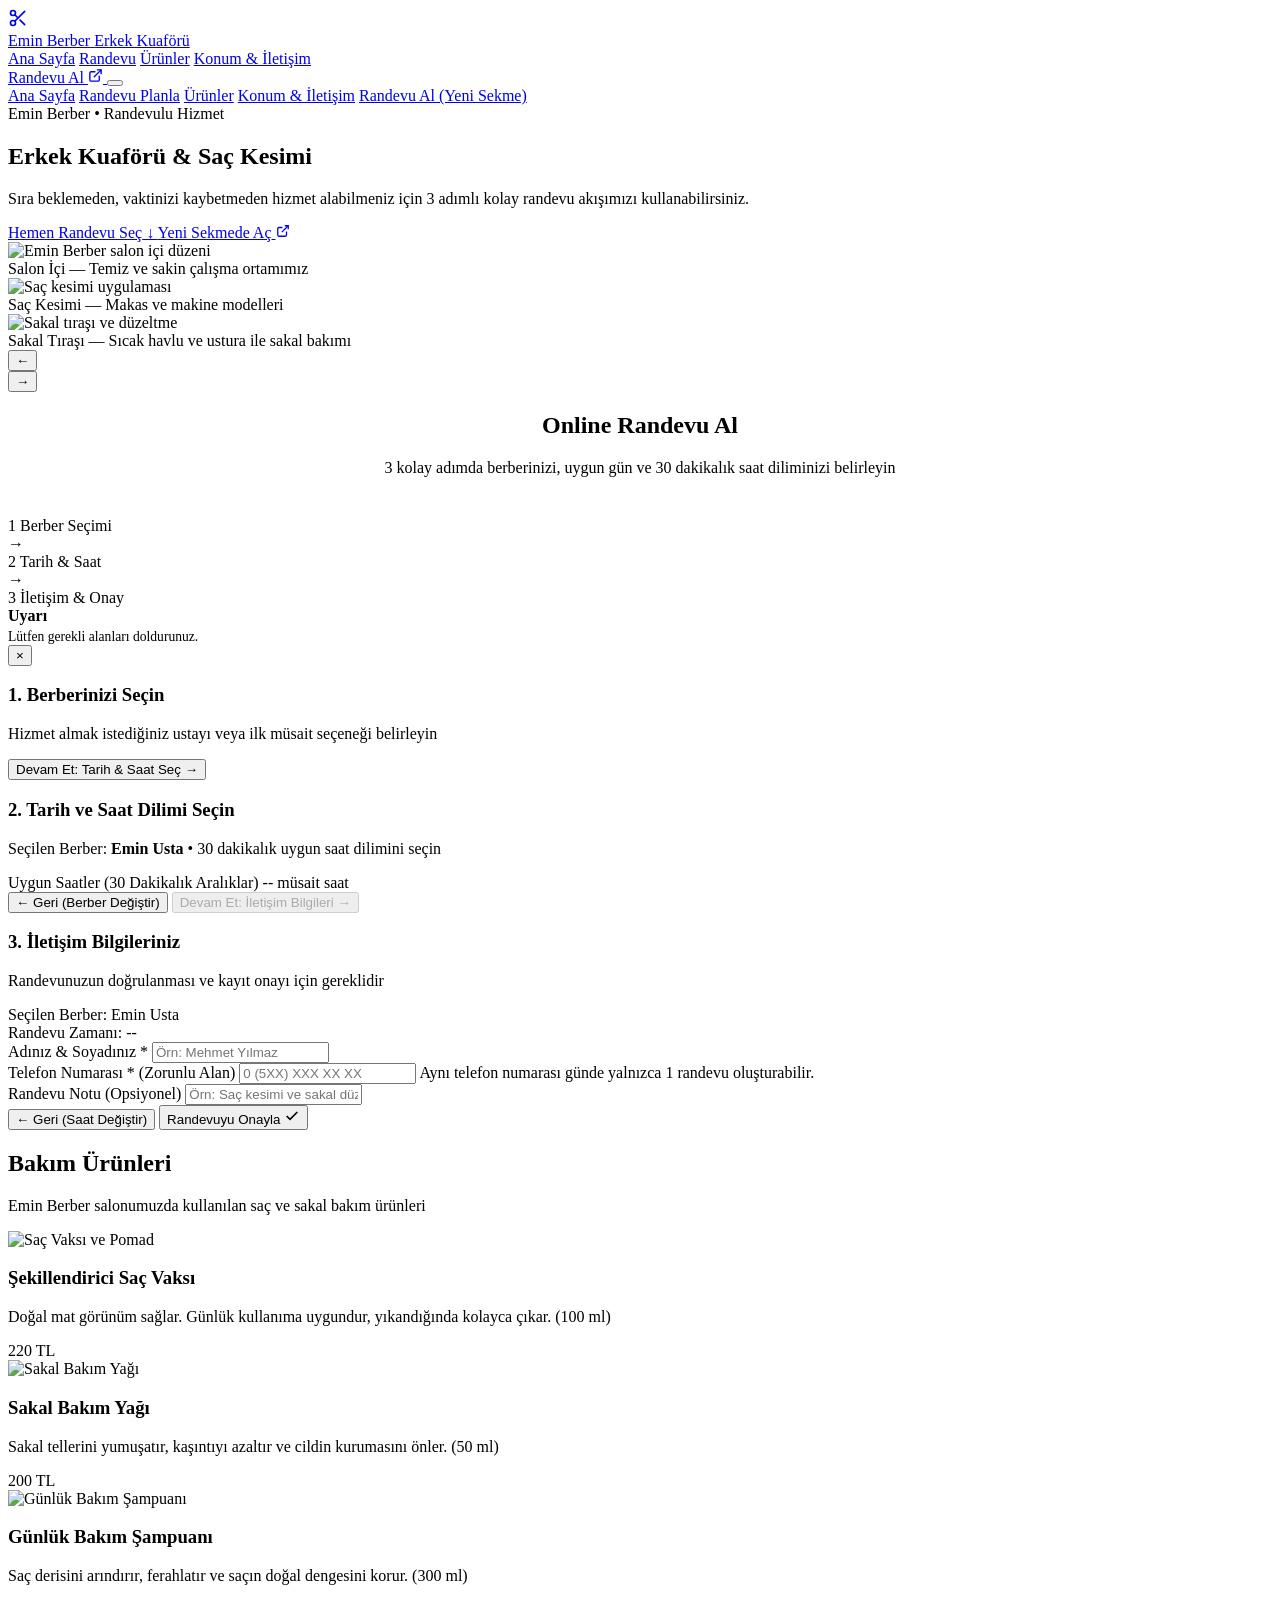
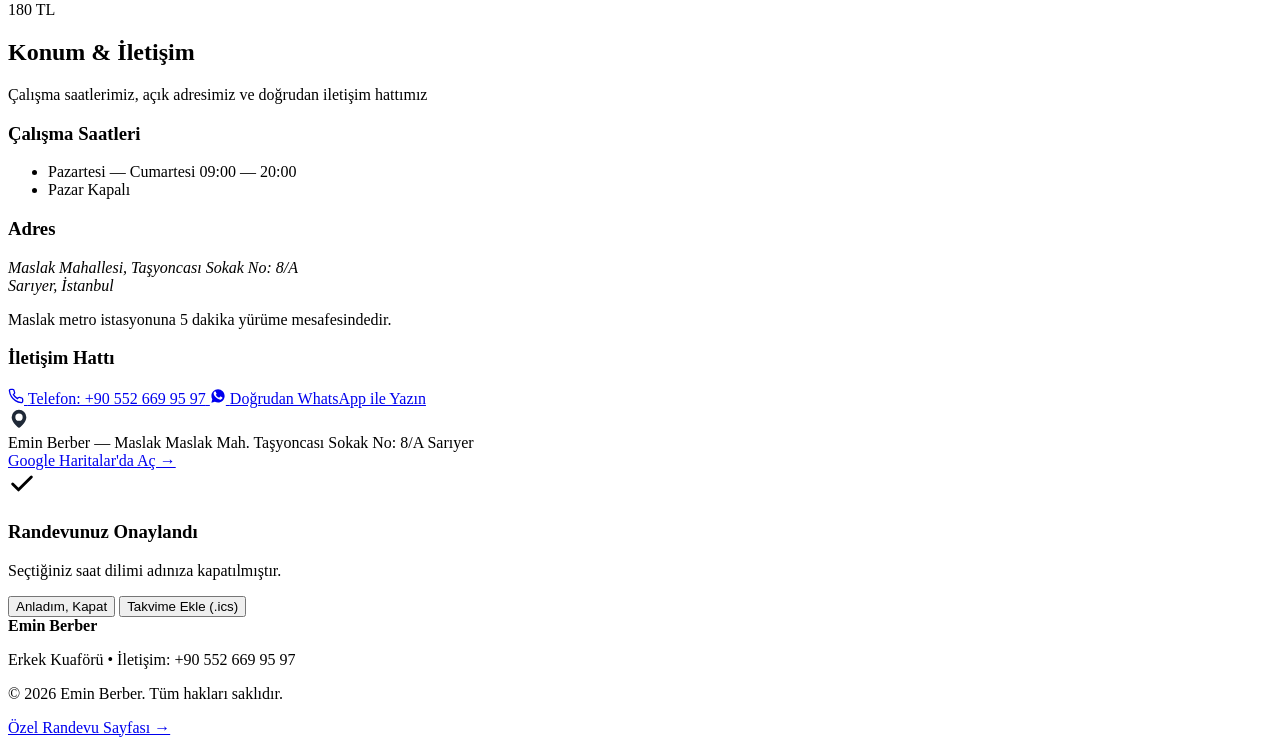
==== index.html @ 7c475218 "Add files via upload" ====
<!DOCTYPE html>
<html lang="tr">
<head>
  <meta charset="UTF-8">
  <meta name="viewport" content="width=device-width, initial-scale=1.0">
  <title>Emin Berber — Saç Kesimi & Randevu</title>
  <meta name="description" content="Emin Berber. Temiz, sakin ve 3 adımlı kolay randevu sistemiyle çalışan yerel berber salonu.">
  <link rel="preconnect" href="https://fonts.googleapis.com">
  <link rel="preconnect" href="https://fonts.gstatic.com" crossorigin>
  <link href="https://fonts.googleapis.com/css2?family=Plus+Jakarta+Sans:wght@400;500;600;700&display=swap" rel="stylesheet">
  <link rel="stylesheet" href="barbershop.css">
</head>
<body>

  <!-- 1. HEADER & NAVIGATION -->
  <header class="site-header" id="site-header">
    <div class="container header-inner">
      
      <!-- Business Name / Logo on Left -->
      <a href="#hero" class="site-brand">
        <span class="brand-symbol">
          <svg width="20" height="20" viewBox="0 0 24 24" fill="none" stroke="currentColor" stroke-width="2" stroke-linecap="round" stroke-linejoin="round">
            <circle cx="6" cy="6" r="3"></circle>
            <circle cx="6" cy="18" r="3"></circle>
            <line x1="20" y1="4" x2="8.12" y2="15.88"></line>
            <line x1="14.47" y1="14.48" x2="20" y2="20"></line>
            <line x1="8.12" y1="8.12" x2="12" y2="12"></line>
          </svg>
        </span>
        <div class="brand-text">
          <span class="brand-main">Emin Berber</span>
          <span class="brand-sub">Erkek Kuaförü</span>
        </div>
      </a>

      <!-- Simple Nav Links -->
      <nav class="nav-links" aria-label="Menü">
        <a href="#hero" class="nav-item">Ana Sayfa</a>
        <a href="#randevu-al" class="nav-item">Randevu</a>
        <a href="#urunler" class="nav-item">Ürünler</a>
        <a href="#iletisim" class="nav-item">Konum &amp; İletişim</a>
      </nav>

      <!-- Right: Book Appointment Button (Configured to open in NEW TAB _blank) -->
      <div class="header-right">
        <a 
          href="randevu.html" 
          target="_blank" 
          rel="noopener noreferrer" 
          class="btn btn-primary"
          aria-label="Randevu Al (Yeni Sekmede Açılır)"
        >
          <span>Randevu Al</span>
          <svg class="external-icon" width="15" height="15" viewBox="0 0 24 24" fill="none" stroke="currentColor" stroke-width="2.2" stroke-linecap="round" stroke-linejoin="round">
            <path d="M18 13v6a2 2 0 0 1-2 2H5a2 2 0 0 1-2-2V8a2 2 0 0 1 2-2h6"></path>
            <polyline points="15 3 21 3 21 9"></polyline>
            <line x1="10" y1="14" x2="21" y2="3"></line>
          </svg>
        </a>

        <!-- Mobile Menu Toggle Button -->
        <button class="mobile-menu-btn" id="mobile-toggle" aria-label="Menüyü Göster/Gizle" aria-expanded="false">
          <span class="menu-bar"></span>
          <span class="menu-bar"></span>
          <span class="menu-bar"></span>
        </button>
      </div>

    </div>

    <!-- Mobile Nav Menu -->
    <div class="mobile-nav" id="mobile-menu">
      <a href="#hero" class="mobile-nav-link">Ana Sayfa</a>
      <a href="#randevu-al" class="mobile-nav-link">Randevu Planla</a>
      <a href="#urunler" class="mobile-nav-link">Ürünler</a>
      <a href="#iletisim" class="mobile-nav-link">Konum &amp; İletişim</a>
      <a 
        href="randevu.html" 
        target="_blank" 
        rel="noopener noreferrer" 
        class="btn btn-primary btn-block"
      >
        <span>Randevu Al (Yeni Sekme)</span>
      </a>
    </div>
  </header>

  <main>
    <!-- 2. HERO SECTION: IMAGE SLIDER SHOWING SHOP CUTS & INTERIOR FOR EMIN BERBER -->
    <section class="hero-section" id="hero">
      <div class="container hero-container">
        
        <!-- Headline area -->
        <div class="hero-intro">
          <span class="hero-tag">Emin Berber &bull; Randevulu Hizmet</span>
          <h1 class="hero-title">Erkek Kuaförü &amp; Saç Kesimi</h1>
          <p class="hero-desc">
            Sıra beklemeden, vaktinizi kaybetmeden hizmet alabilmeniz için 3 adımlı kolay randevu akışımızı kullanabilirsiniz.
          </p>
          <div class="hero-actions">
            <a href="#randevu-al" class="btn btn-primary btn-lg">
              <span>Hemen Randevu Seç</span>
              &darr;
            </a>
            <a 
              href="randevu.html" 
              target="_blank" 
              rel="noopener noreferrer" 
              class="btn btn-secondary btn-lg"
            >
              <span>Yeni Sekmede Aç</span>
              <svg width="14" height="14" viewBox="0 0 24 24" fill="none" stroke="currentColor" stroke-width="2.2">
                <path d="M18 13v6a2 2 0 0 1-2 2H5a2 2 0 0 1-2-2V8a2 2 0 0 1 2-2h6"></path>
                <polyline points="15 3 21 3 21 9"></polyline>
                <line x1="10" y1="14" x2="21" y2="3"></line>
              </svg>
            </a>
          </div>
        </div>

        <!-- Clean Image Slider -->
        <div class="slider-wrapper">
          <div class="slider-viewport" id="slider-viewport">
            
            <!-- Slide 1: Shop Interior -->
            <div class="slide active">
              <img 
                src="https://images.unsplash.com/photo-1503951914875-452162b0f3f1?auto=format&fit=crop&w=1200&q=80" 
                alt="Emin Berber salon içi düzeni" 
                class="slide-image"
              >
              <div class="slide-caption">Salon İçi — Temiz ve sakin çalışma ortamımız</div>
            </div>

            <!-- Slide 2: Haircut & Styling -->
            <div class="slide">
              <img 
                src="https://images.unsplash.com/photo-1622286342621-4bd786c2447c?auto=format&fit=crop&w=1200&q=80" 
                alt="Saç kesimi uygulaması" 
                class="slide-image"
              >
              <div class="slide-caption">Saç Kesimi — Makas ve makine modelleri</div>
            </div>

            <!-- Slide 3: Beard Grooming & Shave -->
            <div class="slide">
              <img 
                src="https://images.unsplash.com/photo-1599351431202-1e0f0137899a?auto=format&fit=crop&w=1200&q=80" 
                alt="Sakal tıraşı ve düzeltme" 
                class="slide-image"
              >
              <div class="slide-caption">Sakal Tıraşı — Sıcak havlu ve ustura ile sakal bakımı</div>
            </div>

          </div>

          <!-- Slider Controls -->
          <div class="slider-controls">
            <button type="button" class="slider-btn" id="slider-prev" aria-label="Önceki Görsel">&larr;</button>
            <div class="slider-indicators" id="slider-indicators">
              <span class="indicator-dot active" data-index="0"></span>
              <span class="indicator-dot" data-index="1"></span>
              <span class="indicator-dot" data-index="2"></span>
            </div>
            <button type="button" class="slider-btn" id="slider-next" aria-label="Sonraki Görsel">&rarr;</button>
          </div>
        </div>

      </div>
    </section>

    <!-- 3. INTERACTIVE 3-STEP APPOINTMENT BOOKING WIDGET -->
    <section class="booking-section-wrapper" id="randevu-al">
      <div class="container">
        
        <div class="section-header" style="text-align: center; margin: 0 auto 2.5rem;">
          <h2 class="section-title">Online Randevu Al</h2>
          <p class="section-subtitle">3 kolay adımda berberinizi, uygun gün ve 30 dakikalık saat diliminizi belirleyin</p>
        </div>

        <!-- The 3-Step Interactive Booking Selector Card -->
        <div class="booking-widget-card" id="booking-selector-widget">
          
          <!-- Step Progress Indicators -->
          <div class="flow-progress-bar" role="tablist" aria-label="Randevu Adımları">
            <div class="flow-step-indicator active" data-step="1" role="tab" aria-selected="true">
              <span class="step-circle">1</span>
              <span class="step-label">Berber Seçimi</span>
            </div>
            <span class="step-arrow-divider">&rarr;</span>
            <div class="flow-step-indicator" data-step="2" role="tab" aria-selected="false">
              <span class="step-circle">2</span>
              <span class="step-label">Tarih &amp; Saat</span>
            </div>
            <span class="step-arrow-divider">&rarr;</span>
            <div class="flow-step-indicator" data-step="3" role="tab" aria-selected="false">
              <span class="step-circle">3</span>
              <span class="step-label">İletişim &amp; Onay</span>
            </div>
          </div>

          <!-- Alert / Validation Notice Banner -->
          <div class="flow-alert-box hidden" id="flow-alert" role="alert">
            <div style="flex-grow: 1;">
              <strong id="flow-alert-title" style="display: block; margin-bottom: 2px;">Uyarı</strong>
              <span id="flow-alert-msg" style="font-size: 0.85rem;">Lütfen gerekli alanları doldurunuz.</span>
            </div>
            <button type="button" class="flow-alert-close" id="flow-alert-close" aria-label="Kapat">&times;</button>
          </div>

          <!-- ================= STEP 1: SELECT BARBER ================= -->
          <div class="flow-step-panel active" data-step="1">
            <div class="step-panel-header">
              <h3 class="step-panel-title">1. Berberinizi Seçin</h3>
              <p class="step-panel-subtitle">Hizmet almak istediğiniz ustayı veya ilk müsait seçeneği belirleyin</p>
            </div>

            <!-- Clickable Barber Avatar Cards -->
            <div class="barber-cards-grid" id="barber-cards-container">
              <!-- Dynamically populated by JS: Emin Usta, Ahmet Usta, Fark Etmez -->
            </div>

            <div class="flow-step-actions align-right">
              <button type="button" class="btn btn-primary" id="step1-next-btn">
                <span>Devam Et: Tarih &amp; Saat Seç</span>
                &rarr;
              </button>
            </div>
          </div>

          <!-- ================= STEP 2: SELECT DATE & TIME ================= -->
          <div class="flow-step-panel" data-step="2">
            <div class="step-panel-header">
              <h3 class="step-panel-title">2. Tarih ve Saat Dilimi Seçin</h3>
              <p class="step-panel-subtitle">
                Seçilen Berber: <strong id="step2-summary-barber">Emin Usta</strong> &bull; 30 dakikalık uygun saat dilimini seçin
              </p>
            </div>

            <!-- Day Picker Strip (Bugün, Yarın, vb.) -->
            <div class="date-scroll-strip" id="date-pill-strip" role="radiogroup" aria-label="Gün Seçimi">
              <!-- Populated by JS -->
            </div>

            <!-- Available 30-Minute Time Slots -->
            <div class="slots-sub-header">
              <span class="slots-sub-title">Uygun Saatler (30 Dakikalık Aralıklar)</span>
              <span class="slots-badge-count" id="available-slots-count">-- müsait saat</span>
            </div>

            <div class="slots-grid-container" id="slot-grid">
              <!-- Populated by JS with disabled/booked states -->
            </div>

            <div class="flow-step-actions">
              <button type="button" class="btn btn-secondary" id="step2-back-btn">
                &larr; <span>Geri (Berber Değiştir)</span>
              </button>
              <button type="button" class="btn btn-primary" id="step2-next-btn" disabled>
                <span>Devam Et: İletişim Bilgileri</span>
                &rarr;
              </button>
            </div>
          </div>

          <!-- ================= STEP 3: CONTACT & CONFIRMATION ================= -->
          <div class="flow-step-panel" data-step="3">
            <div class="step-panel-header">
              <h3 class="step-panel-title">3. İletişim Bilgileriniz</h3>
              <p class="step-panel-subtitle">Randevunuzun doğrulanması ve kayıt onayı için gereklidir</p>
            </div>

            <!-- Selected Summary Box -->
            <div class="selection-summary-card">
              <div class="summary-item">
                <span class="summary-item-label">Seçilen Berber:</span>
                <span class="summary-item-value" id="step3-summary-barber">Emin Usta</span>
              </div>
              <div class="summary-item">
                <span class="summary-item-label">Randevu Zamanı:</span>
                <span class="summary-item-value" id="step3-summary-datetime">--</span>
              </div>
            </div>

            <form id="flow-booking-form" novalidate>
              <div class="form-fields-stack">
                <!-- Full Name -->
                <div class="form-field">
                  <label for="flow-client-name" class="field-label">
                    Adınız &amp; Soyadınız <span class="required-star">*</span>
                  </label>
                  <input 
                    type="text" 
                    id="flow-client-name" 
                    class="field-input" 
                    placeholder="Örn: Mehmet Yılmaz" 
                    autocomplete="name"
                    required
                  >
                </div>

                <!-- Phone (MANDATORY FIELD) -->
                <div class="form-field">
                  <label for="flow-client-phone" class="field-label">
                    Telefon Numarası <span class="required-star">* (Zorunlu Alan)</span>
                  </label>
                  <input 
                    type="tel" 
                    id="flow-client-phone" 
                    class="field-input" 
                    placeholder="0 (5XX) XXX XX XX" 
                    maxlength="17"
                    autocomplete="tel"
                    required
                  >
                  <span class="field-note">Aynı telefon numarası günde yalnızca 1 randevu oluşturabilir.</span>
                </div>

                <!-- Notes (Optional) -->
                <div class="form-field">
                  <label for="flow-client-notes" class="field-label">
                    Randevu Notu (Opsiyonel)
                  </label>
                  <input 
                    type="text" 
                    id="flow-client-notes" 
                    class="field-input" 
                    placeholder="Örn: Saç kesimi ve sakal düzeltme"
                  >
                </div>
              </div>

              <div class="flow-step-actions">
                <button type="button" class="btn btn-secondary" id="step3-back-btn">
                  &larr; <span>Geri (Saat Değiştir)</span>
                </button>
                <button type="submit" class="btn btn-primary" id="confirm-booking-btn">
                  <span>Randevuyu Onayla</span>
                  <svg width="16" height="16" viewBox="0 0 24 24" fill="none" stroke="currentColor" stroke-width="2.5">
                    <polyline points="20 6 9 17 4 12"></polyline>
                  </svg>
                </button>
              </div>
            </form>
          </div>

        </div>

      </div>
    </section>

    <!-- 4. PRODUCT SECTION (HAIR & BEARD CARE IN TL) -->
    <section class="section-block bg-soft" id="urunler">
      <div class="container">
        <div class="section-header">
          <h2 class="section-title">Bakım Ürünleri</h2>
          <p class="section-subtitle">Emin Berber salonumuzda kullanılan saç ve sakal bakım ürünleri</p>
        </div>

        <div class="products-grid">
          
          <!-- Hair Wax -->
          <div class="product-item">
            <div class="product-img-box">
              <img 
                src="https://images.unsplash.com/photo-1522337360788-8b13dee7a37e?auto=format&fit=crop&w=500&q=80" 
                alt="Saç Vaksı ve Pomad" 
                class="product-thumb"
                loading="lazy"
              >
            </div>
            <div class="product-content">
              <h3 class="product-name">Şekillendirici Saç Vaksı</h3>
              <p class="product-info">Doğal mat görünüm sağlar. Günlük kullanıma uygundur, yıkandığında kolayca çıkar. (100 ml)</p>
              <div class="product-price">220 TL</div>
            </div>
          </div>

          <!-- Beard Oil -->
          <div class="product-item">
            <div class="product-img-box">
              <img 
                src="https://images.unsplash.com/photo-1608248597359-00914e6bdf25?auto=format&fit=crop&w=500&q=80" 
                alt="Sakal Bakım Yağı" 
                class="product-thumb"
                loading="lazy"
              >
            </div>
            <div class="product-content">
              <h3 class="product-name">Sakal Bakım Yağı</h3>
              <p class="product-info">Sakal tellerini yumuşatır, kaşıntıyı azaltır ve cildin kurumasını önler. (50 ml)</p>
              <div class="product-price">200 TL</div>
            </div>
          </div>

          <!-- Shampoo -->
          <div class="product-item">
            <div class="product-img-box">
              <img 
                src="https://images.unsplash.com/photo-1584308666744-24d5c474f2ae?auto=format&fit=crop&w=500&q=80" 
                alt="Günlük Bakım Şampuanı" 
                class="product-thumb"
                loading="lazy"
              >
            </div>
            <div class="product-content">
              <h3 class="product-name">Günlük Bakım Şampuanı</h3>
              <p class="product-info">Saç derisini arındırır, ferahlatır ve saçın doğal dengesini korur. (300 ml)</p>
              <div class="product-price">180 TL</div>
            </div>
          </div>

        </div>
      </div>
    </section>

    <!-- 5. CONTACT & LOCATION SECTION -->
    <section class="section-block" id="iletisim">
      <div class="container">
        <div class="section-header">
          <h2 class="section-title">Konum &amp; İletişim</h2>
          <p class="section-subtitle">Çalışma saatlerimiz, açık adresimiz ve doğrudan iletişim hattımız</p>
        </div>

        <div class="contact-grid">
          
          <div class="info-card">
            <!-- Working Hours -->
            <div class="info-group">
              <h3 class="info-title">Çalışma Saatleri</h3>
              <ul class="hours-list">
                <li>
                  <span class="day">Pazartesi — Cumartesi</span>
                  <span class="time">09:00 — 20:00</span>
                </li>
                <li>
                  <span class="day">Pazar</span>
                  <span class="time closed">Kapalı</span>
                </li>
              </ul>
            </div>

            <!-- Address -->
            <div class="info-group">
              <h3 class="info-title">Adres</h3>
              <address class="address-text">
                Maslak Mahallesi, Taşyoncası Sokak No: 8/A<br>
                Sarıyer, İstanbul
              </address>
              <p class="address-hint">Maslak metro istasyonuna 5 dakika yürüme mesafesindedir.</p>
            </div>

            <!-- Direct Phone & WhatsApp with +90 552 669 95 97 -->
            <div class="info-group">
              <h3 class="info-title">İletişim Hattı</h3>
              <div class="contact-actions">
                <a href="tel:+905526699597" class="btn btn-outline">
                  <svg width="16" height="16" viewBox="0 0 24 24" fill="none" stroke="currentColor" stroke-width="2">
                    <path d="M22 16.92v3a2 2 0 0 1-2.18 2 19.79 19.79 0 0 1-8.63-3.07 19.5 19.5 0 0 1-6-6 19.79 19.79 0 0 1-3.07-8.67A2 2 0 0 1 4.11 2h3a2 2 0 0 1 2 1.72 12.84 12.84 0 0 0 .7 2.81 2 2 0 0 1-.45 2.11L8.09 9.91a16 16 0 0 0 6 6l1.27-1.27a2 2 0 0 1 2.11-.45 12.84 12.84 0 0 0 2.81.7A2 2 0 0 1 22 16.92z"></path>
                  </svg>
                  <span>Telefon: +90 552 669 95 97</span>
                </a>
                
                <a 
                  href="https://wa.me/905526699597?text=Merhaba%20Emin%20Berber,%20randevu%20hakk%C4%B1nda%20bilgi%20almak%20istiyorum." 
                  target="_blank" 
                  rel="noopener noreferrer" 
                  class="btn btn-whatsapp"
                >
                  <svg width="16" height="16" viewBox="0 0 24 24" fill="currentColor">
                    <path d="M12.04 2c-5.46 0-9.91 4.45-9.91 9.91 0 1.75.46 3.45 1.32 4.95L2.05 22l5.25-1.38c1.45.79 3.08 1.21 4.74 1.21 5.46 0 9.91-4.45 9.91-9.91 0-2.65-1.03-5.14-2.9-7.01A9.816 9.816 0 0 0 12.04 2zm5.8 14.15c-.24.68-1.4 1.34-1.92 1.38-.49.05-1.12.08-3.64-.96-3.23-1.33-5.32-4.63-5.48-4.85-.16-.22-1.3-1.74-1.3-3.32 0-1.58.83-2.36 1.12-2.68.29-.32.64-.4.85-.4.21 0 .43 0 .61.01.2.01.46-.07.72.55.26.63.89 2.18.97 2.34.08.16.13.35.03.56-.11.21-.16.34-.32.53-.16.19-.34.42-.48.56-.16.16-.33.34-.14.66.19.32.84 1.38 1.8 2.24 1.24 1.1 2.28 1.44 2.61 1.6.32.16.51.14.7-.08.19-.22.82-.96 1.04-1.28.22-.32.44-.27.74-.16.3.11 1.91.9 2.24 1.06.33.16.55.24.63.38.08.13.08.79-.16 1.47z"/>
                  </svg>
                  <span>Doğrudan WhatsApp ile Yazın</span>
                </a>
              </div>
            </div>
          </div>

          <!-- Map placeholder -->
          <div class="map-box">
            <div class="map-placeholder">
              <div class="map-marker">
                <svg width="22" height="22" viewBox="0 0 24 24" fill="#1f2937" stroke="#ffffff" stroke-width="2">
                  <path d="M21 10c0 7-9 13-9 13s-9-6-9-13a9 9 0 0 1 18 0z"></path>
                  <circle cx="12" cy="10" r="3" fill="#ffffff"></circle>
                </svg>
              </div>
              <span class="map-text">Emin Berber — Maslak</span>
              <span class="map-subtext">Maslak Mah. Taşyoncası Sokak No: 8/A Sarıyer</span>
            </div>
            <div class="map-link-row">
              <a 
                href="https://maps.google.com/?q=Maslak+Istanbul" 
                target="_blank" 
                rel="noopener noreferrer" 
                class="link-map"
              >
                Google Haritalar'da Aç &rarr;
              </a>
            </div>
          </div>

        </div>
      </div>
    </section>
  </main>

  <!-- CONFIRMATION RECEIPT MODAL -->
  <div id="booking-confirm-modal" class="flow-modal-backdrop hidden" role="dialog" aria-modal="true" aria-labelledby="modal-confirm-title">
    <div class="flow-modal-content">
      <div class="flow-modal-icon">
        <svg width="28" height="28" viewBox="0 0 24 24" fill="none" stroke="currentColor" stroke-width="2.5" stroke-linecap="round" stroke-linejoin="round">
          <polyline points="20 6 9 17 4 12"></polyline>
        </svg>
      </div>
      <h3 class="flow-modal-title" id="modal-confirm-title">Randevunuz Onaylandı</h3>
      <p class="flow-modal-desc">Seçtiğiniz saat dilimi adınıza kapatılmıştır.</p>

      <div class="receipt-card" id="modal-receipt">
        <!-- Populated by JS -->
      </div>

      <div class="modal-btn-stack">
        <button type="button" class="btn btn-primary btn-block" id="modal-close-btn">Anladım, Kapat</button>
        <button type="button" class="btn btn-secondary btn-block" id="modal-ics-btn">Takvime Ekle (.ics)</button>
      </div>
    </div>
  </div>

  <!-- FOOTER -->
  <footer class="site-footer">
    <div class="container footer-inner">
      <div class="footer-left">
        <strong>Emin Berber</strong>
        <p>Erkek Kuaförü &bull; İletişim: +90 552 669 95 97</p>
      </div>
      <div class="footer-right">
        <p>&copy; 2026 Emin Berber. Tüm hakları saklıdır.</p>
        <a href="randevu.html" target="_blank" rel="noopener noreferrer" class="footer-link">Özel Randevu Sayfası &rarr;</a>
      </div>
    </div>
  </footer>

  <script src="barbershop.js"></script>
  <script src="booking-flow.js"></script>
</body>
</html>
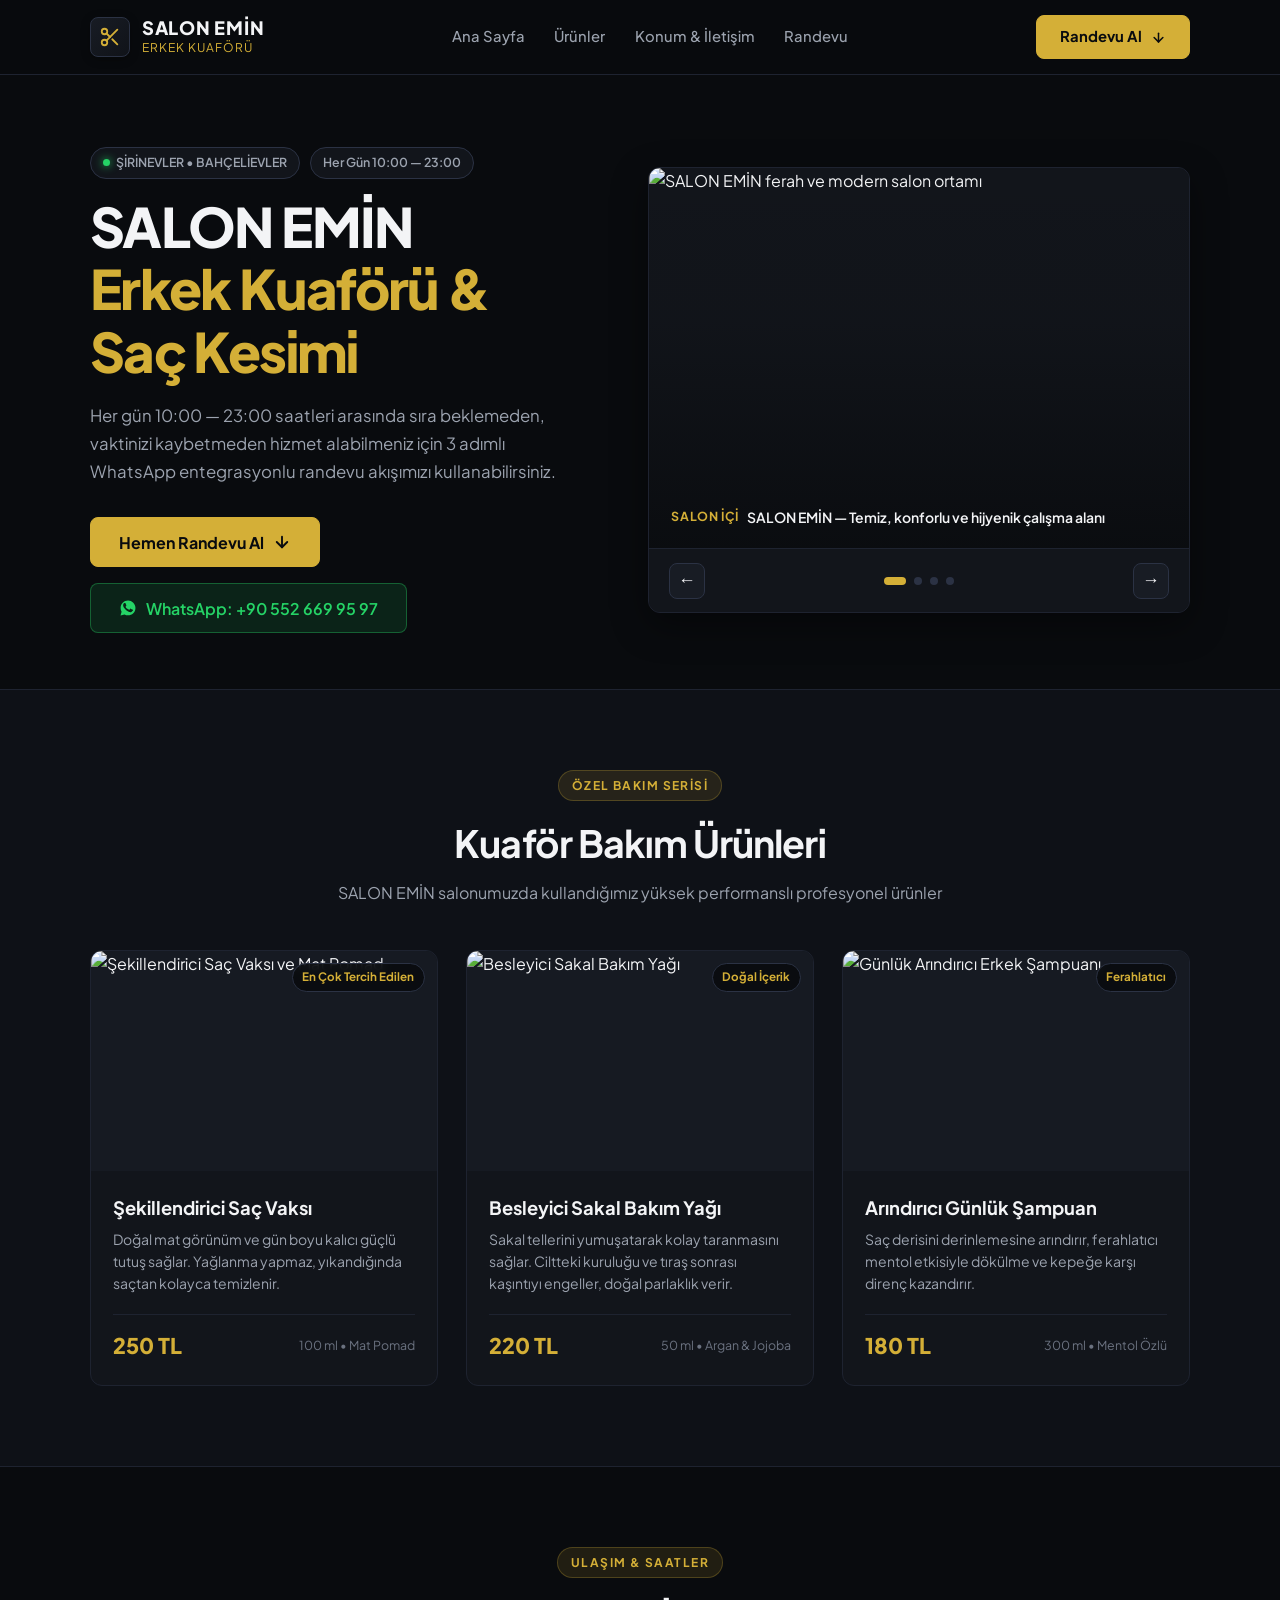
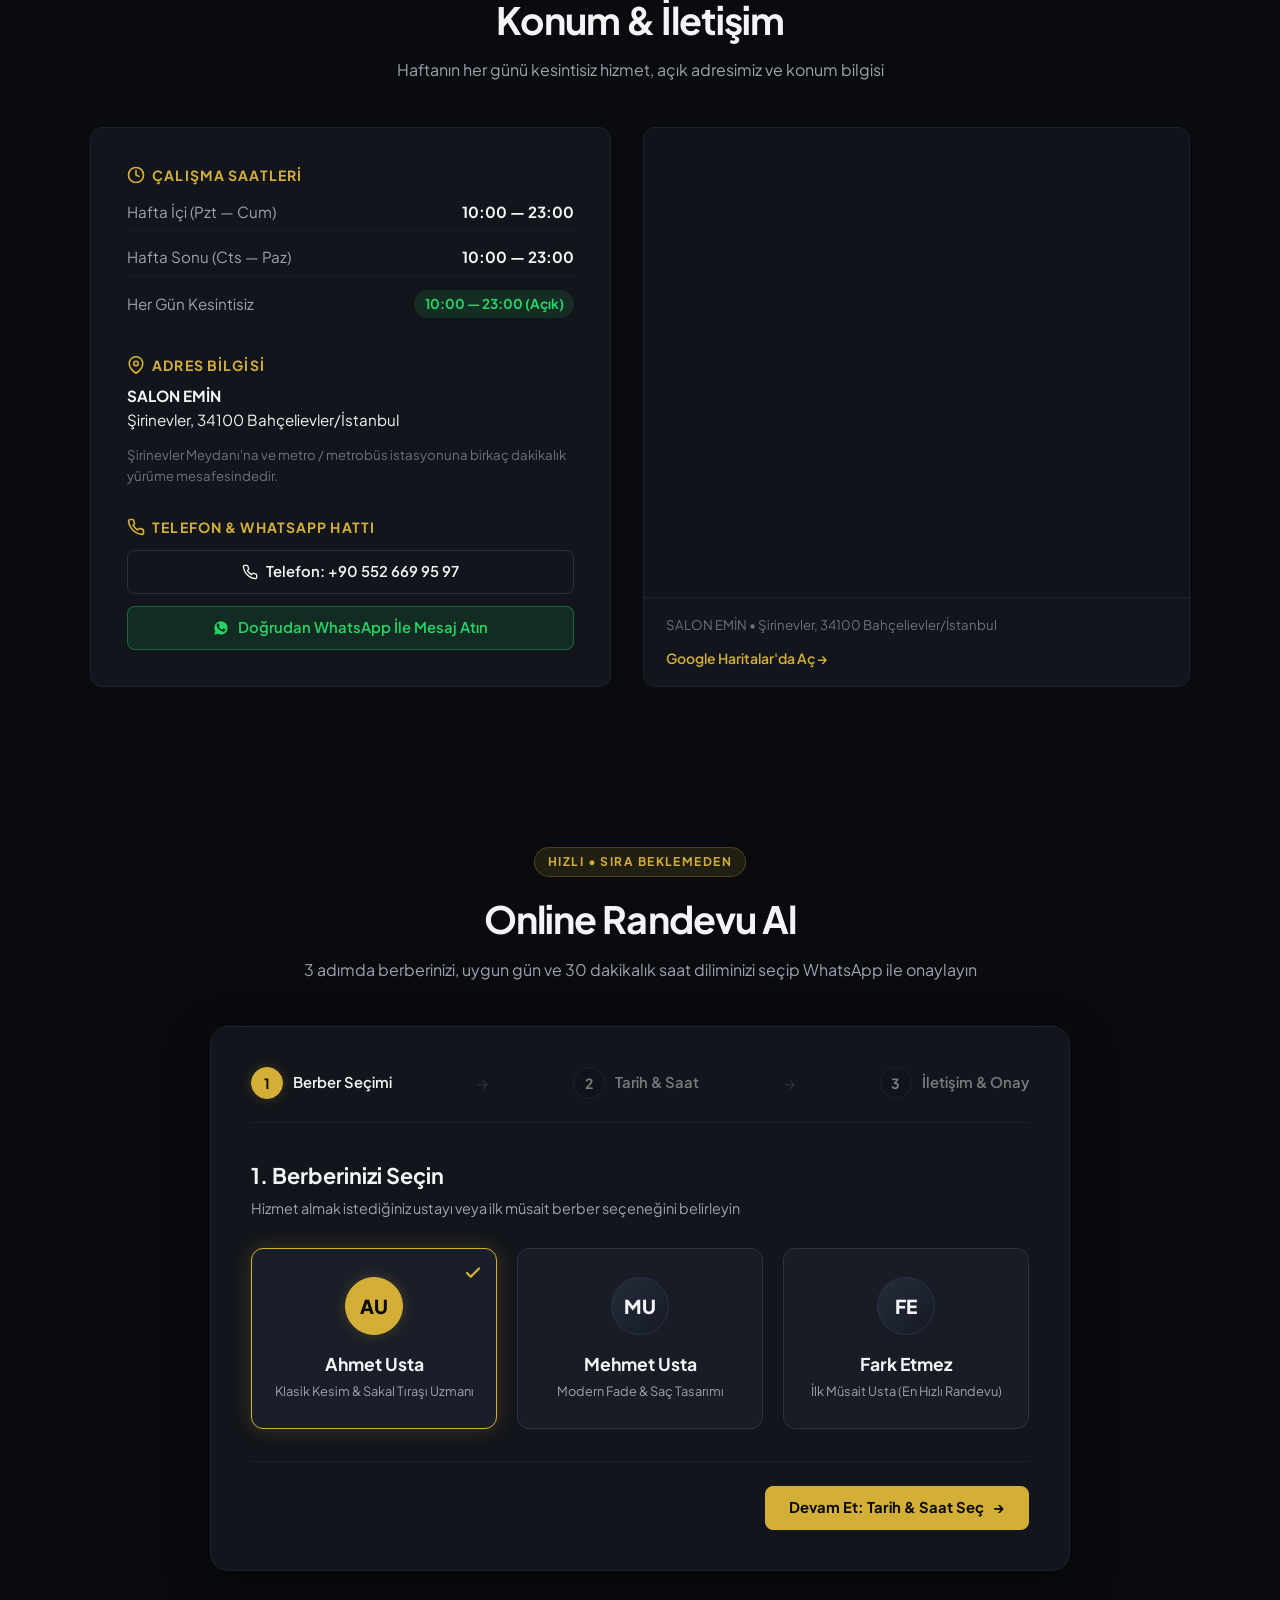
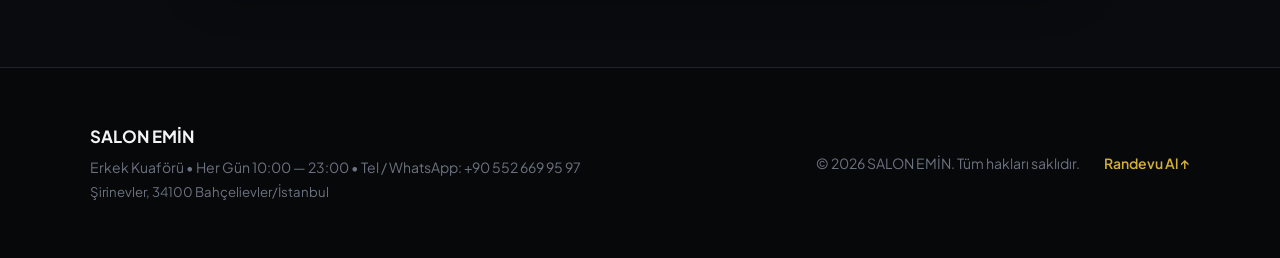
==== commit 4cf98820: "Add files via upload" ====
--- a/index.html
+++ b/index.html
@@ -3,23 +3,38 @@
 <head>
   <meta charset="UTF-8">
   <meta name="viewport" content="width=device-width, initial-scale=1.0">
-  <title>Emin Berber — Saç Kesimi & Randevu</title>
-  <meta name="description" content="Emin Berber. Temiz, sakin ve 3 adımlı kolay randevu sistemiyle çalışan yerel berber salonu.">
+  <title>SALON EMİN — Erkek Kuaförü &amp; Online Randevu</title>
+  <meta name="description" content="SALON EMİN, Şirinevler Bahçelievler İstanbul. Her gün 10:00 - 23:00 saatleri arasında randevulu erkek kuaförü, saç kesimi, sakal tıraşı ve WhatsApp üzerinden anında 3 adımlı online randevu.">
+  <meta name="theme-color" content="#090b0e">
+
+  <!-- Open Graph -->
+  <meta property="og:title" content="SALON EMİN — Erkek Kuaförü &amp; Online Randevu">
+  <meta property="og:description" content="Şirinevler'de profesyonel saç &amp; sakal tasarımı. 3 adımlı WhatsApp randevu sistemi.">
+  <meta property="og:type" content="website">
+
+  <!-- Google Fonts: Plus Jakarta Sans -->
   <link rel="preconnect" href="https://fonts.googleapis.com">
   <link rel="preconnect" href="https://fonts.gstatic.com" crossorigin>
-  <link href="https://fonts.googleapis.com/css2?family=Plus+Jakarta+Sans:wght@400;500;600;700&display=swap" rel="stylesheet">
-  <link rel="stylesheet" href="barbershop.css">
+  <link href="https://fonts.googleapis.com/css2?family=Plus+Jakarta+Sans:wght@400;500;600;700;800&display=swap" rel="stylesheet">
+
+  <!-- Supabase CDN (Real-time Slot Locking & Database) -->
+  <script src="https://cdn.jsdelivr.net/npm/@supabase/supabase-js@2"></script>
+
+  <!-- Stylesheet -->
+  <link rel="stylesheet" href="style.css">
 </head>
 <body>
 
-  <!-- 1. HEADER & NAVIGATION -->
+  <!-- ==========================================================================
+       1. HEADER & NAVIGATION
+       ========================================================================== -->
   <header class="site-header" id="site-header">
     <div class="container header-inner">
       
       <!-- Business Name / Logo on Left -->
-      <a href="#hero" class="site-brand">
-        <span class="brand-symbol">
-          <svg width="20" height="20" viewBox="0 0 24 24" fill="none" stroke="currentColor" stroke-width="2" stroke-linecap="round" stroke-linejoin="round">
+      <a href="#hero" class="site-brand" aria-label="SALON EMİN Ana Sayfa">
+        <span class="brand-symbol" aria-hidden="true">
+          <svg width="22" height="22" viewBox="0 0 24 24" fill="none" stroke="currentColor" stroke-width="2" stroke-linecap="round" stroke-linejoin="round">
             <circle cx="6" cy="6" r="3"></circle>
             <circle cx="6" cy="18" r="3"></circle>
             <line x1="20" y1="4" x2="8.12" y2="15.88"></line>
@@ -28,38 +43,31 @@
           </svg>
         </span>
         <div class="brand-text">
-          <span class="brand-main">Emin Berber</span>
+          <span class="brand-main">SALON EMİN</span>
           <span class="brand-sub">Erkek Kuaförü</span>
         </div>
       </a>
 
-      <!-- Simple Nav Links -->
-      <nav class="nav-links" aria-label="Menü">
+      <!-- Desktop Nav Links -->
+      <nav class="nav-links" aria-label="Ana Menü">
         <a href="#hero" class="nav-item">Ana Sayfa</a>
-        <a href="#randevu-al" class="nav-item">Randevu</a>
         <a href="#urunler" class="nav-item">Ürünler</a>
         <a href="#iletisim" class="nav-item">Konum &amp; İletişim</a>
+        <a href="#randevu-al" class="nav-item">Randevu</a>
       </nav>
 
-      <!-- Right: Book Appointment Button (Configured to open in NEW TAB _blank) -->
+      <!-- Right: "Randevu Al" Navigation Button that scrolls smooth to Booking Section -->
       <div class="header-right">
-        <a 
-          href="randevu.html" 
-          target="_blank" 
-          rel="noopener noreferrer" 
-          class="btn btn-primary"
-          aria-label="Randevu Al (Yeni Sekmede Açılır)"
-        >
+        <a href="#randevu-al" class="btn btn-primary" aria-label="Randevu Al Bölümüne Git">
           <span>Randevu Al</span>
-          <svg class="external-icon" width="15" height="15" viewBox="0 0 24 24" fill="none" stroke="currentColor" stroke-width="2.2" stroke-linecap="round" stroke-linejoin="round">
-            <path d="M18 13v6a2 2 0 0 1-2 2H5a2 2 0 0 1-2-2V8a2 2 0 0 1 2-2h6"></path>
-            <polyline points="15 3 21 3 21 9"></polyline>
-            <line x1="10" y1="14" x2="21" y2="3"></line>
+          <svg width="15" height="15" viewBox="0 0 24 24" fill="none" stroke="currentColor" stroke-width="2.4" stroke-linecap="round" stroke-linejoin="round" aria-hidden="true">
+            <line x1="12" y1="5" x2="12" y2="19"></line>
+            <polyline points="19 12 12 19 5 12"></polyline>
           </svg>
         </a>
 
         <!-- Mobile Menu Toggle Button -->
-        <button class="mobile-menu-btn" id="mobile-toggle" aria-label="Menüyü Göster/Gizle" aria-expanded="false">
+        <button class="mobile-menu-btn" id="mobile-toggle" aria-label="Menüyü Aç/Kapat" aria-expanded="false">
           <span class="menu-bar"></span>
           <span class="menu-bar"></span>
           <span class="menu-bar"></span>
@@ -68,88 +76,127 @@
 
     </div>
 
-    <!-- Mobile Nav Menu -->
-    <div class="mobile-nav" id="mobile-menu">
+    <!-- Mobile Nav Menu Dropdown -->
+    <div class="mobile-nav" id="mobile-menu" aria-label="Mobil Menü">
       <a href="#hero" class="mobile-nav-link">Ana Sayfa</a>
-      <a href="#randevu-al" class="mobile-nav-link">Randevu Planla</a>
       <a href="#urunler" class="mobile-nav-link">Ürünler</a>
       <a href="#iletisim" class="mobile-nav-link">Konum &amp; İletişim</a>
-      <a 
-        href="randevu.html" 
-        target="_blank" 
-        rel="noopener noreferrer" 
-        class="btn btn-primary btn-block"
-      >
-        <span>Randevu Al (Yeni Sekme)</span>
+      <a href="#randevu-al" class="mobile-nav-link">Randevu Al</a>
+      <a href="#randevu-al" class="btn btn-primary btn-block">
+        <span>Online Randevu Oluştur</span>
       </a>
     </div>
   </header>
 
   <main>
-    <!-- 2. HERO SECTION: IMAGE SLIDER SHOWING SHOP CUTS & INTERIOR FOR EMIN BERBER -->
+
+    <!-- ==========================================================================
+         2. HERO & CONTENT SECTION
+         ========================================================================== -->
     <section class="hero-section" id="hero">
       <div class="container hero-container">
         
         <!-- Headline area -->
         <div class="hero-intro">
-          <span class="hero-tag">Emin Berber &bull; Randevulu Hizmet</span>
-          <h1 class="hero-title">Erkek Kuaförü &amp; Saç Kesimi</h1>
+          <div class="hero-badges">
+            <span class="hero-tag">
+              <span class="live-indicator-dot"></span>
+              ŞİRİNEVLER &bull; BAHÇELİEVLER
+            </span>
+            <span class="hero-tag">Her Gün 10:00 — 23:00</span>
+          </div>
+
+          <h1 class="hero-title">
+            SALON EMİN<br>
+            <span class="highlight-gold">Erkek Kuaförü &amp; Saç Kesimi</span>
+          </h1>
+
           <p class="hero-desc">
-            Sıra beklemeden, vaktinizi kaybetmeden hizmet alabilmeniz için 3 adımlı kolay randevu akışımızı kullanabilirsiniz.
+            Her gün 10:00 — 23:00 saatleri arasında sıra beklemeden, vaktinizi kaybetmeden hizmet alabilmeniz için 3 adımlı WhatsApp entegrasyonlu randevu akışımızı kullanabilirsiniz.
           </p>
+
           <div class="hero-actions">
             <a href="#randevu-al" class="btn btn-primary btn-lg">
-              <span>Hemen Randevu Seç</span>
-              &darr;
+              <span>Hemen Randevu Al</span>
+              <svg width="18" height="18" viewBox="0 0 24 24" fill="none" stroke="currentColor" stroke-width="2.5" stroke-linecap="round" stroke-linejoin="round">
+                <line x1="12" y1="5" x2="12" y2="19"></line>
+                <polyline points="19 12 12 19 5 12"></polyline>
+              </svg>
             </a>
+            
             <a 
-              href="randevu.html" 
+              href="https://wa.me/905526699597?text=Merhaba%20SALON%20EM%C4%B0N,%20randevu%20hakk%C4%B1nda%20bilgi%20almak%20istiyorum." 
               target="_blank" 
               rel="noopener noreferrer" 
-              class="btn btn-secondary btn-lg"
+              class="btn btn-whatsapp btn-lg"
+              aria-label="WhatsApp Hattı ile İletişime Geç"
             >
-              <span>Yeni Sekmede Aç</span>
-              <svg width="14" height="14" viewBox="0 0 24 24" fill="none" stroke="currentColor" stroke-width="2.2">
-                <path d="M18 13v6a2 2 0 0 1-2 2H5a2 2 0 0 1-2-2V8a2 2 0 0 1 2-2h6"></path>
-                <polyline points="15 3 21 3 21 9"></polyline>
-                <line x1="10" y1="14" x2="21" y2="3"></line>
+              <svg width="18" height="18" viewBox="0 0 24 24" fill="currentColor">
+                <path d="M12.04 2c-5.46 0-9.91 4.45-9.91 9.91 0 1.75.46 3.45 1.32 4.95L2.05 22l5.25-1.38c1.45.79 3.08 1.21 4.74 1.21 5.46 0 9.91-4.45 9.91-9.91 0-2.65-1.03-5.14-2.9-7.01A9.816 9.816 0 0 0 12.04 2zm5.8 14.15c-.24.68-1.4 1.34-1.92 1.38-.49.05-1.12.08-3.64-.96-3.23-1.33-5.32-4.63-5.48-4.85-.16-.22-1.3-1.74-1.3-3.32 0-1.58.83-2.36 1.12-2.68.29-.32.64-.4.85-.4.21 0 .43 0 .61.01.2.01.46-.07.72.55.26.63.89 2.18.97 2.34.08.16.13.35.03.56-.11.21-.16.34-.32.53-.16.19-.34.42-.48.56-.16.16-.33.34-.14.66.19.32.84 1.38 1.8 2.24 1.24 1.1 2.28 1.44 2.61 1.6.32.16.51.14.7-.08.19-.22.82-.96 1.04-1.28.22-.32.44-.27.74-.16.3.11 1.91.9 2.24 1.06.33.16.55.24.63.38.08.13.08.79-.16 1.47z"/>
               </svg>
+              <span>WhatsApp: +90 552 669 95 97</span>
             </a>
           </div>
         </div>
 
-        <!-- Clean Image Slider -->
-        <div class="slider-wrapper">
+        <!-- Clean Image Carousel/Slider Showing Barbershop Cuts & Interior -->
+        <div class="slider-wrapper" aria-label="Görsel Galerisi">
           <div class="slider-viewport" id="slider-viewport">
             
             <!-- Slide 1: Shop Interior -->
             <div class="slide active">
               <img 
                 src="https://images.unsplash.com/photo-1503951914875-452162b0f3f1?auto=format&fit=crop&w=1200&q=80" 
-                alt="Emin Berber salon içi düzeni" 
+                alt="SALON EMİN ferah ve modern salon ortamı" 
                 class="slide-image"
               >
-              <div class="slide-caption">Salon İçi — Temiz ve sakin çalışma ortamımız</div>
+              <div class="slide-overlay"></div>
+              <div class="slide-caption">
+                <span class="slide-caption-tag">Salon İçi</span>
+                <span>SALON EMİN — Temiz, konforlu ve hijyenik çalışma alanı</span>
+              </div>
             </div>
 
             <!-- Slide 2: Haircut & Styling -->
             <div class="slide">
               <img 
                 src="https://images.unsplash.com/photo-1622286342621-4bd786c2447c?auto=format&fit=crop&w=1200&q=80" 
-                alt="Saç kesimi uygulaması" 
+                alt="Profesyonel saç kesimi ve stil tasarımı" 
                 class="slide-image"
               >
-              <div class="slide-caption">Saç Kesimi — Makas ve makine modelleri</div>
+              <div class="slide-overlay"></div>
+              <div class="slide-caption">
+                <span class="slide-caption-tag">Saç Kesimi</span>
+                <span>Klasik makas ve makine ile modern saç modelleri</span>
+              </div>
             </div>
 
             <!-- Slide 3: Beard Grooming & Shave -->
             <div class="slide">
               <img 
                 src="https://images.unsplash.com/photo-1599351431202-1e0f0137899a?auto=format&fit=crop&w=1200&q=80" 
-                alt="Sakal tıraşı ve düzeltme" 
+                alt="Ustura ile sakal tıraşı ve bakım" 
                 class="slide-image"
               >
-              <div class="slide-caption">Sakal Tıraşı — Sıcak havlu ve ustura ile sakal bakımı</div>
+              <div class="slide-overlay"></div>
+              <div class="slide-caption">
+                <span class="slide-caption-tag">Sakal Bakımı</span>
+                <span>Sıcak havlu, ustura ve sakal düzeltme ritüeli</span>
+              </div>
+            </div>
+
+            <!-- Slide 4: Wash & Hair Care -->
+            <div class="slide">
+              <img 
+                src="https://images.unsplash.com/photo-1585747860715-2ba37e788b70?auto=format&fit=crop&w=1200&q=80" 
+                alt="Saç yıkama ve bakım seansı" 
+                class="slide-image"
+              >
+              <div class="slide-overlay"></div>
+              <div class="slide-caption">
+                <span class="slide-caption-tag">Bakım &amp; Yıkama</span>
+                <span>Canlandırıcı saç derisi masajı ve şekillendirme</span>
+              </div>
             </div>
 
           </div>
@@ -158,9 +205,10 @@
           <div class="slider-controls">
             <button type="button" class="slider-btn" id="slider-prev" aria-label="Önceki Görsel">&larr;</button>
             <div class="slider-indicators" id="slider-indicators">
-              <span class="indicator-dot active" data-index="0"></span>
-              <span class="indicator-dot" data-index="1"></span>
-              <span class="indicator-dot" data-index="2"></span>
+              <span class="indicator-dot active" data-index="0" role="button" aria-label="1. Görsel"></span>
+              <span class="indicator-dot" data-index="1" role="button" aria-label="2. Görsel"></span>
+              <span class="indicator-dot" data-index="2" role="button" aria-label="3. Görsel"></span>
+              <span class="indicator-dot" data-index="3" role="button" aria-label="4. Görsel"></span>
             </div>
             <button type="button" class="slider-btn" id="slider-next" aria-label="Sonraki Görsel">&rarr;</button>
           </div>
@@ -169,31 +217,235 @@
       </div>
     </section>
 
-    <!-- 3. INTERACTIVE 3-STEP APPOINTMENT BOOKING WIDGET -->
+    <!-- ==========================================================================
+         PRODUCTS GRID: Hair wax, beard oil, shampoo with price tags in TL
+         ========================================================================== -->
+    <section class="section-block bg-soft" id="urunler">
+      <div class="container">
+        
+        <div class="section-header text-center">
+          <span class="section-tag">Özel Bakım Serisi</span>
+          <h2 class="section-title">Kuaför Bakım Ürünleri</h2>
+          <p class="section-subtitle">SALON EMİN salonumuzda kullandığımız yüksek performanslı profesyonel ürünler</p>
+        </div>
+
+        <div class="products-grid">
+          
+          <!-- Product 1: Hair Wax -->
+          <div class="product-item">
+            <div class="product-img-box">
+              <span class="product-badge">En Çok Tercih Edilen</span>
+              <img 
+                src="https://images.unsplash.com/photo-1522337360788-8b13dee7a37e?auto=format&fit=crop&w=600&q=80" 
+                alt="Şekillendirici Saç Vaksı ve Mat Pomad" 
+                class="product-thumb"
+                loading="lazy"
+              >
+            </div>
+            <div class="product-content">
+              <h3 class="product-name">Şekillendirici Saç Vaksı</h3>
+              <p class="product-info">Doğal mat görünüm ve gün boyu kalıcı güçlü tutuş sağlar. Yağlanma yapmaz, yıkandığında saçtan kolayca temizlenir.</p>
+              <div class="product-foot-row">
+                <span class="product-price">250 TL</span>
+                <span class="product-volume">100 ml &bull; Mat Pomad</span>
+              </div>
+            </div>
+          </div>
+
+          <!-- Product 2: Beard Oil -->
+          <div class="product-item">
+            <div class="product-img-box">
+              <span class="product-badge">Doğal İçerik</span>
+              <img 
+                src="https://images.unsplash.com/photo-1608248597359-00914e6bdf25?auto=format&fit=crop&w=600&q=80" 
+                alt="Besleyici Sakal Bakım Yağı" 
+                class="product-thumb"
+                loading="lazy"
+              >
+            </div>
+            <div class="product-content">
+              <h3 class="product-name">Besleyici Sakal Bakım Yağı</h3>
+              <p class="product-info">Sakal tellerini yumuşatarak kolay taranmasını sağlar. Ciltteki kuruluğu ve tıraş sonrası kaşıntıyı engeller, doğal parlaklık verir.</p>
+              <div class="product-foot-row">
+                <span class="product-price">220 TL</span>
+                <span class="product-volume">50 ml &bull; Argan &amp; Jojoba</span>
+              </div>
+            </div>
+          </div>
+
+          <!-- Product 3: Shampoo -->
+          <div class="product-item">
+            <div class="product-img-box">
+              <span class="product-badge">Ferahlatıcı</span>
+              <img 
+                src="https://images.unsplash.com/photo-1584308666744-24d5c474f2ae?auto=format&fit=crop&w=600&q=80" 
+                alt="Günlük Arındırıcı Erkek Şampuanı" 
+                class="product-thumb"
+                loading="lazy"
+              >
+            </div>
+            <div class="product-content">
+              <h3 class="product-name">Arındırıcı Günlük Şampuan</h3>
+              <p class="product-info">Saç derisini derinlemesine arındırır, ferahlatıcı mentol etkisiyle dökülme ve kepeğe karşı direnç kazandırır.</p>
+              <div class="product-foot-row">
+                <span class="product-price">180 TL</span>
+                <span class="product-volume">300 ml &bull; Mentol Özlü</span>
+              </div>
+            </div>
+          </div>
+
+        </div>
+
+      </div>
+    </section>
+
+    <!-- ==========================================================================
+         LOCATION & CONTACT CARD: Address, Working Hours 10:00 - 23:00, Google Maps
+         ========================================================================== -->
+    <section class="section-block" id="iletisim">
+      <div class="container">
+        
+        <div class="section-header text-center">
+          <span class="section-tag">Ulaşım &amp; Saatler</span>
+          <h2 class="section-title">Konum &amp; İletişim</h2>
+          <p class="section-subtitle">Haftanın her günü kesintisiz hizmet, açık adresimiz ve konum bilgisi</p>
+        </div>
+
+        <div class="contact-grid">
+          
+          <!-- Information Card -->
+          <div class="info-card">
+            
+            <!-- Working Hours: Every day 10:00 - 23:00 -->
+            <div class="info-group">
+              <h3 class="info-title">
+                <svg width="18" height="18" viewBox="0 0 24 24" fill="none" stroke="currentColor" stroke-width="2.2" stroke-linecap="round" stroke-linejoin="round">
+                  <circle cx="12" cy="12" r="10"></circle>
+                  <polyline points="12 6 12 12 16 14"></polyline>
+                </svg>
+                Çalışma Saatleri
+              </h3>
+              <ul class="hours-list">
+                <li>
+                  <span class="day">Hafta İçi (Pzt — Cum)</span>
+                  <span class="time">10:00 — 23:00</span>
+                </li>
+                <li>
+                  <span class="day">Hafta Sonu (Cts — Paz)</span>
+                  <span class="time">10:00 — 23:00</span>
+                </li>
+                <li>
+                  <span class="day">Her Gün Kesintisiz</span>
+                  <span class="time open-badge">10:00 — 23:00 (Açık)</span>
+                </li>
+              </ul>
+            </div>
+
+            <!-- Address: SALON EMİN, Şirinevler, 34100 Bahçelievler/İstanbul -->
+            <div class="info-group">
+              <h3 class="info-title">
+                <svg width="18" height="18" viewBox="0 0 24 24" fill="none" stroke="currentColor" stroke-width="2.2" stroke-linecap="round" stroke-linejoin="round">
+                  <path d="M21 10c0 7-9 13-9 13s-9-6-9-13a9 9 0 0 1 18 0z"></path>
+                  <circle cx="12" cy="10" r="3"></circle>
+                </svg>
+                Adres Bilgisi
+              </h3>
+              <address class="address-text">
+                <strong>SALON EMİN</strong><br>
+                Şirinevler, 34100 Bahçelievler/İstanbul
+              </address>
+              <p class="address-hint">Şirinevler Meydanı'na ve metro / metrobüs istasyonuna birkaç dakikalık yürüme mesafesindedir.</p>
+            </div>
+
+            <!-- Phone & Direct WhatsApp Action -->
+            <div class="info-group">
+              <h3 class="info-title">
+                <svg width="18" height="18" viewBox="0 0 24 24" fill="none" stroke="currentColor" stroke-width="2.2" stroke-linecap="round" stroke-linejoin="round">
+                  <path d="M22 16.92v3a2 2 0 0 1-2.18 2 19.79 19.79 0 0 1-8.63-3.07 19.5 19.5 0 0 1-6-6 19.79 19.79 0 0 1-3.07-8.67A2 2 0 0 1 4.11 2h3a2 2 0 0 1 2 1.72 12.84 12.84 0 0 0 .7 2.81 2 2 0 0 1-.45 2.11L8.09 9.91a16 16 0 0 0 6 6l1.27-1.27a2 2 0 0 1 2.11-.45 12.84 12.84 0 0 0 2.81.7A2 2 0 0 1 22 16.92z"></path>
+                </svg>
+                Telefon &amp; WhatsApp Hattı
+              </h3>
+              <div class="contact-actions">
+                <a href="tel:+905526699597" class="btn btn-secondary">
+                  <svg width="16" height="16" viewBox="0 0 24 24" fill="none" stroke="currentColor" stroke-width="2">
+                    <path d="M22 16.92v3a2 2 0 0 1-2.18 2 19.79 19.79 0 0 1-8.63-3.07 19.5 19.5 0 0 1-6-6 19.79 19.79 0 0 1-3.07-8.67A2 2 0 0 1 4.11 2h3a2 2 0 0 1 2 1.72 12.84 12.84 0 0 0 .7 2.81 2 2 0 0 1-.45 2.11L8.09 9.91a16 16 0 0 0 6 6l1.27-1.27a2 2 0 0 1 2.11-.45 12.84 12.84 0 0 0 2.81.7A2 2 0 0 1 22 16.92z"></path>
+                  </svg>
+                  <span>Telefon: +90 552 669 95 97</span>
+                </a>
+                
+                <a 
+                  href="https://wa.me/905526699597?text=Merhaba%20SALON%20EM%C4%B0N,%20konum%20ve%20randevu%20hakk%C4%B1nda%20yaz%C4%B1yorum." 
+                  target="_blank" 
+                  rel="noopener noreferrer" 
+                  class="btn btn-whatsapp"
+                >
+                  <svg width="16" height="16" viewBox="0 0 24 24" fill="currentColor">
+                    <path d="M12.04 2c-5.46 0-9.91 4.45-9.91 9.91 0 1.75.46 3.45 1.32 4.95L2.05 22l5.25-1.38c1.45.79 3.08 1.21 4.74 1.21 5.46 0 9.91-4.45 9.91-9.91 0-2.65-1.03-5.14-2.9-7.01A9.816 9.816 0 0 0 12.04 2zm5.8 14.15c-.24.68-1.4 1.34-1.92 1.38-.49.05-1.12.08-3.64-.96-3.23-1.33-5.32-4.63-5.48-4.85-.16-.22-1.3-1.74-1.3-3.32 0-1.58.83-2.36 1.12-2.68.29-.32.64-.4.85-.4.21 0 .43 0 .61.01.2.01.46-.07.72.55.26.63.89 2.18.97 2.34.08.16.13.35.03.56-.11.21-.16.34-.32.53-.16.19-.34.42-.48.56-.16.16-.33.34-.14.66.19.32.84 1.38 1.8 2.24 1.24 1.1 2.28 1.44 2.61 1.6.32.16.51.14.7-.08.19-.22.82-.96 1.04-1.28.22-.32.44-.27.74-.16.3.11 1.91.9 2.24 1.06.33.16.55.24.63.38.08.13.08.79-.16 1.47z"/>
+                  </svg>
+                  <span>Doğrudan WhatsApp İle Mesaj Atın</span>
+                </a>
+              </div>
+            </div>
+
+          </div>
+
+          <!-- Embedded Map Box -->
+          <div class="map-box">
+            <div class="map-embed-wrapper">
+              <iframe 
+                class="map-iframe"
+                src="https://maps.google.com/maps?q=%C5%9Eirinevler,+34100+Bah%C3%A7elievler%2F%C4%B0stanbul&amp;t=&amp;z=15&amp;ie=UTF8&amp;iwloc=&amp;output=embed"
+                loading="lazy" 
+                referrerpolicy="no-referrer-when-downgrade"
+                title="SALON EMİN Şirinevler Harita Konumu"
+              ></iframe>
+            </div>
+            <div class="map-link-row">
+              <span class="map-address-caption">SALON EMİN &bull; Şirinevler, 34100 Bahçelievler/İstanbul</span>
+              <a 
+                href="https://maps.google.com/?q=%C5%9Eirinevler,+34100+Bah%C3%A7elievler%2F%C4%B0stanbul" 
+                target="_blank" 
+                rel="noopener noreferrer" 
+                class="link-map"
+              >
+                Google Haritalar'da Aç &rarr;
+              </a>
+            </div>
+          </div>
+
+        </div>
+
+      </div>
+    </section>
+
+    <!-- ==========================================================================
+         3. INTERACTIVE 3-STEP BOOKING FORM WITH WHATSAPP INTEGRATION
+         ========================================================================== -->
     <section class="booking-section-wrapper" id="randevu-al">
       <div class="container">
         
-        <div class="section-header" style="text-align: center; margin: 0 auto 2.5rem;">
+        <div class="section-header text-center">
+          <span class="section-tag">Hızlı &bull; Sıra Beklemeden</span>
           <h2 class="section-title">Online Randevu Al</h2>
-          <p class="section-subtitle">3 kolay adımda berberinizi, uygun gün ve 30 dakikalık saat diliminizi belirleyin</p>
-        </div>
-
-        <!-- The 3-Step Interactive Booking Selector Card -->
+          <p class="section-subtitle">3 adımda berberinizi, uygun gün ve 30 dakikalık saat diliminizi seçip WhatsApp ile onaylayın</p>
+        </div>
+
+        <!-- The 3-Step Interactive Booking Card Component -->
         <div class="booking-widget-card" id="booking-selector-widget">
           
           <!-- Step Progress Indicators -->
           <div class="flow-progress-bar" role="tablist" aria-label="Randevu Adımları">
-            <div class="flow-step-indicator active" data-step="1" role="tab" aria-selected="true">
+            <div class="flow-step-indicator active" data-step="1" role="tab" aria-selected="true" tabindex="0">
               <span class="step-circle">1</span>
               <span class="step-label">Berber Seçimi</span>
             </div>
-            <span class="step-arrow-divider">&rarr;</span>
-            <div class="flow-step-indicator" data-step="2" role="tab" aria-selected="false">
+            <span class="step-arrow-divider" aria-hidden="true">&rarr;</span>
+            <div class="flow-step-indicator" data-step="2" role="tab" aria-selected="false" tabindex="0">
               <span class="step-circle">2</span>
               <span class="step-label">Tarih &amp; Saat</span>
             </div>
-            <span class="step-arrow-divider">&rarr;</span>
-            <div class="flow-step-indicator" data-step="3" role="tab" aria-selected="false">
+            <span class="step-arrow-divider" aria-hidden="true">&rarr;</span>
+            <div class="flow-step-indicator" data-step="3" role="tab" aria-selected="false" tabindex="0">
               <span class="step-circle">3</span>
               <span class="step-label">İletişim &amp; Onay</span>
             </div>
@@ -203,21 +455,21 @@
           <div class="flow-alert-box hidden" id="flow-alert" role="alert">
             <div style="flex-grow: 1;">
               <strong id="flow-alert-title" style="display: block; margin-bottom: 2px;">Uyarı</strong>
-              <span id="flow-alert-msg" style="font-size: 0.85rem;">Lütfen gerekli alanları doldurunuz.</span>
-            </div>
-            <button type="button" class="flow-alert-close" id="flow-alert-close" aria-label="Kapat">&times;</button>
+              <span id="flow-alert-msg" style="font-size: 0.875rem;">Lütfen gerekli alanları doldurunuz.</span>
+            </div>
+            <button type="button" class="flow-alert-close" id="flow-alert-close" aria-label="Uyarıyı Kapat">&times;</button>
           </div>
 
           <!-- ================= STEP 1: SELECT BARBER ================= -->
           <div class="flow-step-panel active" data-step="1">
             <div class="step-panel-header">
               <h3 class="step-panel-title">1. Berberinizi Seçin</h3>
-              <p class="step-panel-subtitle">Hizmet almak istediğiniz ustayı veya ilk müsait seçeneği belirleyin</p>
-            </div>
-
-            <!-- Clickable Barber Avatar Cards -->
-            <div class="barber-cards-grid" id="barber-cards-container">
-              <!-- Dynamically populated by JS: Emin Usta, Ahmet Usta, Fark Etmez -->
+              <p class="step-panel-subtitle">Hizmet almak istediğiniz ustayı veya ilk müsait berber seçeneğini belirleyin</p>
+            </div>
+
+            <!-- Radio / Cards for "Ahmet Usta", "Mehmet Usta", "Fark Etmez" -->
+            <div class="barber-cards-grid" id="barber-cards-container" role="radiogroup" aria-label="Berber Seçimi">
+              <!-- Dynamically populated and managed by app.js -->
             </div>
 
             <div class="flow-step-actions align-right">
@@ -233,23 +485,38 @@
             <div class="step-panel-header">
               <h3 class="step-panel-title">2. Tarih ve Saat Dilimi Seçin</h3>
               <p class="step-panel-subtitle">
-                Seçilen Berber: <strong id="step2-summary-barber">Emin Usta</strong> &bull; 30 dakikalık uygun saat dilimini seçin
+                Seçilen Berber: <strong id="step2-summary-barber">Ahmet Usta</strong> &bull; Her gün 10:00 — 23:00 arası 30 dakikalık uygun saat dilimini seçin
               </p>
             </div>
 
-            <!-- Day Picker Strip (Bugün, Yarın, vb.) -->
-            <div class="date-scroll-strip" id="date-pill-strip" role="radiogroup" aria-label="Gün Seçimi">
-              <!-- Populated by JS -->
-            </div>
-
-            <!-- Available 30-Minute Time Slots -->
+            <!-- Date Picker Strip (Bugün, Yarın, vb.) -->
+            <div class="date-selector-wrapper">
+              <div class="date-selector-header">
+                <span class="date-selector-title">Randevu Günü</span>
+                <div class="date-picker-inline">
+                  <label for="flow-custom-date-picker" style="font-size: 0.8rem; color: var(--text-dim);">Takvimden Seç:</label>
+                  <input type="date" id="flow-custom-date-picker" class="date-input-field" aria-label="Özel Tarih Seç">
+                </div>
+              </div>
+              <div class="date-scroll-strip" id="date-pill-strip" role="radiogroup" aria-label="Gün Seçimi">
+                <!-- Populated by JS -->
+              </div>
+            </div>
+
+            <!-- 30-Minute Interval Time Slots from 10:00 to 23:00 -->
             <div class="slots-sub-header">
-              <span class="slots-sub-title">Uygun Saatler (30 Dakikalık Aralıklar)</span>
+              <div style="display: flex; align-items: center; gap: 0.75rem; flex-wrap: wrap;">
+                <span class="slots-sub-title">Uygun Saatler (30 Dakikalık Aralıklar)</span>
+                <span class="realtime-live-tag" id="realtime-status-badge">
+                  <span class="pulse-dot"></span>
+                  <span>Canlı Müsaitlik</span>
+                </span>
+              </div>
               <span class="slots-badge-count" id="available-slots-count">-- müsait saat</span>
             </div>
 
-            <div class="slots-grid-container" id="slot-grid">
-              <!-- Populated by JS with disabled/booked states -->
+            <div class="slots-grid-container" id="slot-grid" role="radiogroup" aria-label="Saat Dilimi">
+              <!-- Populated by JS with 30-minute intervals from 10:00 to 23:00 -->
             </div>
 
             <div class="flow-step-actions">
@@ -263,18 +530,18 @@
             </div>
           </div>
 
-          <!-- ================= STEP 3: CONTACT & CONFIRMATION ================= -->
+          <!-- ================= STEP 3: CUSTOMER INFO & CONFIRMATION ================= -->
           <div class="flow-step-panel" data-step="3">
             <div class="step-panel-header">
               <h3 class="step-panel-title">3. İletişim Bilgileriniz</h3>
-              <p class="step-panel-subtitle">Randevunuzun doğrulanması ve kayıt onayı için gereklidir</p>
+              <p class="step-panel-subtitle">Randevunuzun WhatsApp üzerinden kuaförümüze iletilmesi için bilgilerinizi giriniz</p>
             </div>
 
             <!-- Selected Summary Box -->
             <div class="selection-summary-card">
               <div class="summary-item">
                 <span class="summary-item-label">Seçilen Berber:</span>
-                <span class="summary-item-value" id="step3-summary-barber">Emin Usta</span>
+                <span class="summary-item-value" id="step3-summary-barber">Ahmet Usta</span>
               </div>
               <div class="summary-item">
                 <span class="summary-item-label">Randevu Zamanı:</span>
@@ -284,7 +551,8 @@
 
             <form id="flow-booking-form" novalidate>
               <div class="form-fields-stack">
-                <!-- Full Name -->
+                
+                <!-- Full Name: Ad Soyad -->
                 <div class="form-field">
                   <label for="flow-client-name" class="field-label">
                     Adınız &amp; Soyadınız <span class="required-star">*</span>
@@ -293,13 +561,13 @@
                     type="text" 
                     id="flow-client-name" 
                     class="field-input" 
-                    placeholder="Örn: Mehmet Yılmaz" 
+                    placeholder="Örn: Burak Kaya" 
                     autocomplete="name"
                     required
                   >
                 </div>
 
-                <!-- Phone (MANDATORY FIELD) -->
+                <!-- Phone: Telefon Numarası (MANDATORY FIELD) -->
                 <div class="form-field">
                   <label for="flow-client-phone" class="field-label">
                     Telefon Numarası <span class="required-star">* (Zorunlu Alan)</span>
@@ -313,13 +581,13 @@
                     autocomplete="tel"
                     required
                   >
-                  <span class="field-note">Aynı telefon numarası günde yalnızca 1 randevu oluşturabilir.</span>
+                  <span class="field-note">Randevu teyidiniz WhatsApp üzerinden bu numara ile eşleştirilecektir.</span>
                 </div>
 
-                <!-- Notes (Optional) -->
+                <!-- Optional Notes -->
                 <div class="form-field">
                   <label for="flow-client-notes" class="field-label">
-                    Randevu Notu (Opsiyonel)
+                    Randevu Notu veya İstekler (Opsiyonel)
                   </label>
                   <input 
                     type="text" 
@@ -334,10 +602,12 @@
                 <button type="button" class="btn btn-secondary" id="step3-back-btn">
                   &larr; <span>Geri (Saat Değiştir)</span>
                 </button>
-                <button type="submit" class="btn btn-primary" id="confirm-booking-btn">
+
+                <!-- CRITICAL BUTTON: "Randevuyu Onayla" -->
+                <button type="submit" class="btn btn-primary btn-lg" id="confirm-booking-btn">
                   <span>Randevuyu Onayla</span>
-                  <svg width="16" height="16" viewBox="0 0 24 24" fill="none" stroke="currentColor" stroke-width="2.5">
-                    <polyline points="20 6 9 17 4 12"></polyline>
+                  <svg width="18" height="18" viewBox="0 0 24 24" fill="currentColor" aria-hidden="true">
+                    <path d="M12.04 2c-5.46 0-9.91 4.45-9.91 9.91 0 1.75.46 3.45 1.32 4.95L2.05 22l5.25-1.38c1.45.79 3.08 1.21 4.74 1.21 5.46 0 9.91-4.45 9.91-9.91 0-2.65-1.03-5.14-2.9-7.01A9.816 9.816 0 0 0 12.04 2zm5.8 14.15c-.24.68-1.4 1.34-1.92 1.38-.49.05-1.12.08-3.64-.96-3.23-1.33-5.32-4.63-5.48-4.85-.16-.22-1.3-1.74-1.3-3.32 0-1.58.83-2.36 1.12-2.68.29-.32.64-.4.85-.4.21 0 .43 0 .61.01.2.01.46-.07.72.55.26.63.89 2.18.97 2.34.08.16.13.35.03.56-.11.21-.16.34-.32.53-.16.19-.34.42-.48.56-.16.16-.33.34-.14.66.19.32.84 1.38 1.8 2.24 1.24 1.1 2.28 1.44 2.61 1.6.32.16.51.14.7-.08.19-.22.82-.96 1.04-1.28.22-.32.44-.27.74-.16.3.11 1.91.9 2.24 1.06.33.16.55.24.63.38.08.13.08.79-.16 1.47z"/>
                   </svg>
                 </button>
               </div>
@@ -349,163 +619,11 @@
       </div>
     </section>
 
-    <!-- 4. PRODUCT SECTION (HAIR & BEARD CARE IN TL) -->
-    <section class="section-block bg-soft" id="urunler">
-      <div class="container">
-        <div class="section-header">
-          <h2 class="section-title">Bakım Ürünleri</h2>
-          <p class="section-subtitle">Emin Berber salonumuzda kullanılan saç ve sakal bakım ürünleri</p>
-        </div>
-
-        <div class="products-grid">
-          
-          <!-- Hair Wax -->
-          <div class="product-item">
-            <div class="product-img-box">
-              <img 
-                src="https://images.unsplash.com/photo-1522337360788-8b13dee7a37e?auto=format&fit=crop&w=500&q=80" 
-                alt="Saç Vaksı ve Pomad" 
-                class="product-thumb"
-                loading="lazy"
-              >
-            </div>
-            <div class="product-content">
-              <h3 class="product-name">Şekillendirici Saç Vaksı</h3>
-              <p class="product-info">Doğal mat görünüm sağlar. Günlük kullanıma uygundur, yıkandığında kolayca çıkar. (100 ml)</p>
-              <div class="product-price">220 TL</div>
-            </div>
-          </div>
-
-          <!-- Beard Oil -->
-          <div class="product-item">
-            <div class="product-img-box">
-              <img 
-                src="https://images.unsplash.com/photo-1608248597359-00914e6bdf25?auto=format&fit=crop&w=500&q=80" 
-                alt="Sakal Bakım Yağı" 
-                class="product-thumb"
-                loading="lazy"
-              >
-            </div>
-            <div class="product-content">
-              <h3 class="product-name">Sakal Bakım Yağı</h3>
-              <p class="product-info">Sakal tellerini yumuşatır, kaşıntıyı azaltır ve cildin kurumasını önler. (50 ml)</p>
-              <div class="product-price">200 TL</div>
-            </div>
-          </div>
-
-          <!-- Shampoo -->
-          <div class="product-item">
-            <div class="product-img-box">
-              <img 
-                src="https://images.unsplash.com/photo-1584308666744-24d5c474f2ae?auto=format&fit=crop&w=500&q=80" 
-                alt="Günlük Bakım Şampuanı" 
-                class="product-thumb"
-                loading="lazy"
-              >
-            </div>
-            <div class="product-content">
-              <h3 class="product-name">Günlük Bakım Şampuanı</h3>
-              <p class="product-info">Saç derisini arındırır, ferahlatır ve saçın doğal dengesini korur. (300 ml)</p>
-              <div class="product-price">180 TL</div>
-            </div>
-          </div>
-
-        </div>
-      </div>
-    </section>
-
-    <!-- 5. CONTACT & LOCATION SECTION -->
-    <section class="section-block" id="iletisim">
-      <div class="container">
-        <div class="section-header">
-          <h2 class="section-title">Konum &amp; İletişim</h2>
-          <p class="section-subtitle">Çalışma saatlerimiz, açık adresimiz ve doğrudan iletişim hattımız</p>
-        </div>
-
-        <div class="contact-grid">
-          
-          <div class="info-card">
-            <!-- Working Hours -->
-            <div class="info-group">
-              <h3 class="info-title">Çalışma Saatleri</h3>
-              <ul class="hours-list">
-                <li>
-                  <span class="day">Pazartesi — Cumartesi</span>
-                  <span class="time">09:00 — 20:00</span>
-                </li>
-                <li>
-                  <span class="day">Pazar</span>
-                  <span class="time closed">Kapalı</span>
-                </li>
-              </ul>
-            </div>
-
-            <!-- Address -->
-            <div class="info-group">
-              <h3 class="info-title">Adres</h3>
-              <address class="address-text">
-                Maslak Mahallesi, Taşyoncası Sokak No: 8/A<br>
-                Sarıyer, İstanbul
-              </address>
-              <p class="address-hint">Maslak metro istasyonuna 5 dakika yürüme mesafesindedir.</p>
-            </div>
-
-            <!-- Direct Phone & WhatsApp with +90 552 669 95 97 -->
-            <div class="info-group">
-              <h3 class="info-title">İletişim Hattı</h3>
-              <div class="contact-actions">
-                <a href="tel:+905526699597" class="btn btn-outline">
-                  <svg width="16" height="16" viewBox="0 0 24 24" fill="none" stroke="currentColor" stroke-width="2">
-                    <path d="M22 16.92v3a2 2 0 0 1-2.18 2 19.79 19.79 0 0 1-8.63-3.07 19.5 19.5 0 0 1-6-6 19.79 19.79 0 0 1-3.07-8.67A2 2 0 0 1 4.11 2h3a2 2 0 0 1 2 1.72 12.84 12.84 0 0 0 .7 2.81 2 2 0 0 1-.45 2.11L8.09 9.91a16 16 0 0 0 6 6l1.27-1.27a2 2 0 0 1 2.11-.45 12.84 12.84 0 0 0 2.81.7A2 2 0 0 1 22 16.92z"></path>
-                  </svg>
-                  <span>Telefon: +90 552 669 95 97</span>
-                </a>
-                
-                <a 
-                  href="https://wa.me/905526699597?text=Merhaba%20Emin%20Berber,%20randevu%20hakk%C4%B1nda%20bilgi%20almak%20istiyorum." 
-                  target="_blank" 
-                  rel="noopener noreferrer" 
-                  class="btn btn-whatsapp"
-                >
-                  <svg width="16" height="16" viewBox="0 0 24 24" fill="currentColor">
-                    <path d="M12.04 2c-5.46 0-9.91 4.45-9.91 9.91 0 1.75.46 3.45 1.32 4.95L2.05 22l5.25-1.38c1.45.79 3.08 1.21 4.74 1.21 5.46 0 9.91-4.45 9.91-9.91 0-2.65-1.03-5.14-2.9-7.01A9.816 9.816 0 0 0 12.04 2zm5.8 14.15c-.24.68-1.4 1.34-1.92 1.38-.49.05-1.12.08-3.64-.96-3.23-1.33-5.32-4.63-5.48-4.85-.16-.22-1.3-1.74-1.3-3.32 0-1.58.83-2.36 1.12-2.68.29-.32.64-.4.85-.4.21 0 .43 0 .61.01.2.01.46-.07.72.55.26.63.89 2.18.97 2.34.08.16.13.35.03.56-.11.21-.16.34-.32.53-.16.19-.34.42-.48.56-.16.16-.33.34-.14.66.19.32.84 1.38 1.8 2.24 1.24 1.1 2.28 1.44 2.61 1.6.32.16.51.14.7-.08.19-.22.82-.96 1.04-1.28.22-.32.44-.27.74-.16.3.11 1.91.9 2.24 1.06.33.16.55.24.63.38.08.13.08.79-.16 1.47z"/>
-                  </svg>
-                  <span>Doğrudan WhatsApp ile Yazın</span>
-                </a>
-              </div>
-            </div>
-          </div>
-
-          <!-- Map placeholder -->
-          <div class="map-box">
-            <div class="map-placeholder">
-              <div class="map-marker">
-                <svg width="22" height="22" viewBox="0 0 24 24" fill="#1f2937" stroke="#ffffff" stroke-width="2">
-                  <path d="M21 10c0 7-9 13-9 13s-9-6-9-13a9 9 0 0 1 18 0z"></path>
-                  <circle cx="12" cy="10" r="3" fill="#ffffff"></circle>
-                </svg>
-              </div>
-              <span class="map-text">Emin Berber — Maslak</span>
-              <span class="map-subtext">Maslak Mah. Taşyoncası Sokak No: 8/A Sarıyer</span>
-            </div>
-            <div class="map-link-row">
-              <a 
-                href="https://maps.google.com/?q=Maslak+Istanbul" 
-                target="_blank" 
-                rel="noopener noreferrer" 
-                class="link-map"
-              >
-                Google Haritalar'da Aç &rarr;
-              </a>
-            </div>
-          </div>
-
-        </div>
-      </div>
-    </section>
   </main>
 
-  <!-- CONFIRMATION RECEIPT MODAL -->
+  <!-- ==========================================================================
+       CONFIRMATION RECEIPT MODAL
+       ========================================================================== -->
   <div id="booking-confirm-modal" class="flow-modal-backdrop hidden" role="dialog" aria-modal="true" aria-labelledby="modal-confirm-title">
     <div class="flow-modal-content">
       <div class="flow-modal-icon">
@@ -513,35 +631,48 @@
           <polyline points="20 6 9 17 4 12"></polyline>
         </svg>
       </div>
-      <h3 class="flow-modal-title" id="modal-confirm-title">Randevunuz Onaylandı</h3>
-      <p class="flow-modal-desc">Seçtiğiniz saat dilimi adınıza kapatılmıştır.</p>
+      <h3 class="flow-modal-title" id="modal-confirm-title">Randevunuz Hazırlandı</h3>
+      <p class="flow-modal-desc">WhatsApp mesajınız oluşturuldu. Mesajı göndermek için aşağıdaki butonu kullanabilirsiniz.</p>
 
       <div class="receipt-card" id="modal-receipt">
-        <!-- Populated by JS -->
+        <!-- Populated by JS with Barber, Date, Time, Name, Phone -->
       </div>
 
       <div class="modal-btn-stack">
-        <button type="button" class="btn btn-primary btn-block" id="modal-close-btn">Anladım, Kapat</button>
-        <button type="button" class="btn btn-secondary btn-block" id="modal-ics-btn">Takvime Ekle (.ics)</button>
+        <a href="#" target="_blank" rel="noopener noreferrer" class="btn btn-whatsapp btn-block btn-lg" id="modal-wa-btn">
+          <svg width="18" height="18" viewBox="0 0 24 24" fill="currentColor">
+            <path d="M12.04 2c-5.46 0-9.91 4.45-9.91 9.91 0 1.75.46 3.45 1.32 4.95L2.05 22l5.25-1.38c1.45.79 3.08 1.21 4.74 1.21 5.46 0 9.91-4.45 9.91-9.91 0-2.65-1.03-5.14-2.9-7.01A9.816 9.816 0 0 0 12.04 2zm5.8 14.15c-.24.68-1.4 1.34-1.92 1.38-.49.05-1.12.08-3.64-.96-3.23-1.33-5.32-4.63-5.48-4.85-.16-.22-1.3-1.74-1.3-3.32 0-1.58.83-2.36 1.12-2.68.29-.32.64-.4.85-.4.21 0 .43 0 .61.01.2.01.46-.07.72.55.26.63.89 2.18.97 2.34.08.16.13.35.03.56-.11.21-.16.34-.32.53-.16.19-.34.42-.48.56-.16.16-.33.34-.14.66.19.32.84 1.38 1.8 2.24 1.24 1.1 2.28 1.44 2.61 1.6.32.16.51.14.7-.08.19-.22.82-.96 1.04-1.28.22-.32.44-.27.74-.16.3.11 1.91.9 2.24 1.06.33.16.55.24.63.38.08.13.08.79-.16 1.47z"/>
+          </svg>
+          <span>WhatsApp ile Randevuyu Gönder</span>
+        </a>
+        <button type="button" class="btn btn-secondary btn-block" id="modal-ics-btn">
+          Takvime Ekle (.ics)
+        </button>
+        <button type="button" class="btn btn-outline btn-block" id="modal-close-btn">
+          Kapat / Yeni Randevu
+        </button>
       </div>
     </div>
   </div>
 
-  <!-- FOOTER -->
+  <!-- ==========================================================================
+       FOOTER
+       ========================================================================== -->
   <footer class="site-footer">
     <div class="container footer-inner">
       <div class="footer-left">
-        <strong>Emin Berber</strong>
-        <p>Erkek Kuaförü &bull; İletişim: +90 552 669 95 97</p>
+        <strong>SALON EMİN</strong>
+        <p>Erkek Kuaförü &bull; Her Gün 10:00 — 23:00 &bull; Tel / WhatsApp: +90 552 669 95 97</p>
+        <p style="font-size: 0.825rem; color: var(--text-dim); margin-top: 3px;">Şirinevler, 34100 Bahçelievler/İstanbul</p>
       </div>
       <div class="footer-right">
-        <p>&copy; 2026 Emin Berber. Tüm hakları saklıdır.</p>
-        <a href="randevu.html" target="_blank" rel="noopener noreferrer" class="footer-link">Özel Randevu Sayfası &rarr;</a>
+        <p>&copy; 2026 SALON EMİN. Tüm hakları saklıdır.</p>
+        <a href="#randevu-al" class="footer-link">Randevu Al &uarr;</a>
       </div>
     </div>
   </footer>
 
-  <script src="barbershop.js"></script>
-  <script src="booking-flow.js"></script>
+  <!-- Scripts -->
+  <script src="app.js"></script>
 </body>
 </html>
--- a/style.css
+++ b/style.css
@@ -0,0 +1,1584 @@
+/* ==========================================================================
+   SALON EMİN — Minimalist, Modern, Dark-Themed Barbershop Style System
+   Pure Dark Charcoal, Warm Barber Gold, WhatsApp Emerald & Crisp Typography
+   ========================================================================== */
+
+:root {
+  /* Color Palette: Dark Barbershop Aesthetic */
+  --bg-page: #090b0e;
+  --bg-card: #12151b;
+  --bg-card-elevated: #181c24;
+  --bg-soft: #0e1117;
+  --bg-input: #101319;
+
+  --text-main: #f3f4f6;
+  --text-muted: #9ca3af;
+  --text-dim: #6b7280;
+  --text-dark: #090b0e;
+
+  --border-subtle: #1e2330;
+  --border-medium: #2b3244;
+  --border-focus: #d4af37;
+
+  /* Accent Gold */
+  --accent-gold: #d4af37;
+  --accent-gold-hover: #e2bf4b;
+  --accent-gold-glow: rgba(212, 175, 55, 0.22);
+  --accent-gold-soft: rgba(212, 175, 55, 0.12);
+
+  /* WhatsApp Emerald */
+  --accent-wa: #25d366;
+  --accent-wa-hover: #1ebe5d;
+  --accent-wa-bg: rgba(37, 211, 102, 0.12);
+  --accent-wa-border: rgba(37, 211, 102, 0.35);
+
+  /* Error / Status */
+  --accent-error: #ef4444;
+  --accent-error-bg: rgba(239, 68, 68, 0.12);
+  --accent-error-border: rgba(239, 68, 68, 0.35);
+  --accent-success: #10b981;
+
+  /* Typography */
+  --font-family: 'Plus Jakarta Sans', system-ui, -apple-system, BlinkMacSystemFont, "Segoe UI", Roboto, Helvetica, Arial, sans-serif;
+
+  /* Radii */
+  --radius-sm: 8px;
+  --radius-md: 12px;
+  --radius-lg: 18px;
+  --radius-xl: 24px;
+  --radius-pill: 9999px;
+
+  /* Transitions */
+  --t-fast: 0.18s cubic-bezier(0.16, 1, 0.3, 1);
+  --t-smooth: 0.28s cubic-bezier(0.16, 1, 0.3, 1);
+}
+
+/* Base Reset */
+*, *::before, *::after {
+  box-sizing: border-box;
+  margin: 0;
+  padding: 0;
+  -webkit-tap-highlight-color: transparent;
+}
+
+html {
+  font-family: var(--font-family);
+  background-color: var(--bg-page);
+  color: var(--text-main);
+  scroll-behavior: smooth;
+  text-rendering: optimizeLegibility;
+  -webkit-font-smoothing: antialiased;
+}
+
+body {
+  min-height: 100vh;
+  display: flex;
+  flex-direction: column;
+  line-height: 1.6;
+  background-color: var(--bg-page);
+  color: var(--text-main);
+}
+
+.container {
+  width: 100%;
+  max-width: 1140px;
+  margin: 0 auto;
+  padding: 0 1.25rem;
+}
+
+/* Common Section Layout */
+.section-block {
+  padding: 5rem 0;
+}
+
+.section-block.bg-soft {
+  background-color: var(--bg-soft);
+  border-top: 1px solid var(--border-subtle);
+  border-bottom: 1px solid var(--border-subtle);
+}
+
+.section-header {
+  margin-bottom: 2.75rem;
+  max-width: 700px;
+}
+
+.section-header.text-center {
+  text-align: center;
+  margin-left: auto;
+  margin-right: auto;
+}
+
+.section-tag {
+  display: inline-block;
+  font-size: 0.75rem;
+  font-weight: 700;
+  text-transform: uppercase;
+  letter-spacing: 0.12em;
+  color: var(--accent-gold);
+  background: var(--accent-gold-soft);
+  border: 1px solid rgba(212, 175, 55, 0.25);
+  padding: 0.3rem 0.8rem;
+  border-radius: var(--radius-pill);
+  margin-bottom: 0.75rem;
+}
+
+.section-title {
+  font-size: clamp(1.85rem, 3.2vw, 2.35rem);
+  font-weight: 700;
+  letter-spacing: -0.025em;
+  color: var(--text-main);
+  margin-bottom: 0.45rem;
+}
+
+.section-subtitle {
+  font-size: 1rem;
+  color: var(--text-muted);
+}
+
+/* Buttons */
+.btn {
+  display: inline-flex;
+  align-items: center;
+  justify-content: center;
+  gap: 0.55rem;
+  font-family: inherit;
+  font-size: 0.925rem;
+  font-weight: 600;
+  padding: 0.75rem 1.45rem;
+  border-radius: var(--radius-sm);
+  text-decoration: none;
+  cursor: pointer;
+  border: 1px solid transparent;
+  transition: all var(--t-fast);
+  outline: none;
+  line-height: 1.2;
+}
+
+.btn-primary {
+  background-color: var(--accent-gold);
+  color: var(--text-dark);
+  border-color: var(--accent-gold);
+  font-weight: 700;
+}
+
+.btn-primary:hover:not(:disabled) {
+  background-color: var(--accent-gold-hover);
+  border-color: var(--accent-gold-hover);
+  box-shadow: 0 4px 18px var(--accent-gold-glow);
+  transform: translateY(-1px);
+}
+
+.btn-primary:disabled {
+  opacity: 0.5;
+  cursor: not-allowed;
+}
+
+.btn-secondary {
+  background-color: var(--bg-card);
+  color: var(--text-main);
+  border-color: var(--border-medium);
+}
+
+.btn-secondary:hover {
+  background-color: var(--bg-card-elevated);
+  border-color: var(--border-focus);
+  color: var(--text-main);
+}
+
+.btn-outline {
+  background-color: transparent;
+  color: var(--text-main);
+  border-color: var(--border-medium);
+}
+
+.btn-outline:hover {
+  background-color: var(--bg-card);
+  border-color: var(--accent-gold);
+}
+
+.btn-whatsapp {
+  background-color: var(--accent-wa-bg);
+  color: var(--accent-wa);
+  border-color: var(--accent-wa-border);
+  font-weight: 600;
+}
+
+.btn-whatsapp:hover {
+  background-color: var(--accent-wa);
+  color: #0c0e12;
+  border-color: var(--accent-wa);
+  box-shadow: 0 4px 20px rgba(37, 211, 102, 0.3);
+  transform: translateY(-1px);
+}
+
+.btn-lg {
+  padding: 0.9rem 1.75rem;
+  font-size: 1rem;
+}
+
+.btn-block {
+  width: 100%;
+}
+
+/* ==========================================================================
+   1. SITE HEADER & NAVIGATION
+   ========================================================================== */
+.site-header {
+  position: sticky;
+  top: 0;
+  z-index: 50;
+  background-color: rgba(9, 11, 14, 0.92);
+  backdrop-filter: blur(12px);
+  -webkit-backdrop-filter: blur(12px);
+  border-bottom: 1px solid var(--border-subtle);
+}
+
+.header-inner {
+  display: flex;
+  align-items: center;
+  justify-content: space-between;
+  padding: 0.95rem 1.25rem;
+}
+
+.site-brand {
+  display: flex;
+  align-items: center;
+  gap: 0.75rem;
+  text-decoration: none;
+  color: var(--text-main);
+}
+
+.brand-symbol {
+  width: 40px;
+  height: 40px;
+  border-radius: var(--radius-sm);
+  background: linear-gradient(135deg, #181c24, #101319);
+  border: 1px solid var(--border-medium);
+  display: flex;
+  align-items: center;
+  justify-content: center;
+  color: var(--accent-gold);
+  box-shadow: 0 2px 10px rgba(0, 0, 0, 0.3);
+}
+
+.brand-text {
+  display: flex;
+  flex-direction: column;
+}
+
+.brand-main {
+  font-size: 1.15rem;
+  font-weight: 800;
+  letter-spacing: 0.04em;
+  color: var(--text-main);
+  line-height: 1.15;
+}
+
+.brand-sub {
+  font-size: 0.75rem;
+  color: var(--accent-gold);
+  letter-spacing: 0.08em;
+  text-transform: uppercase;
+}
+
+.nav-links {
+  display: flex;
+  align-items: center;
+  gap: 1.85rem;
+}
+
+.nav-item {
+  text-decoration: none;
+  font-size: 0.925rem;
+  font-weight: 500;
+  color: var(--text-muted);
+  transition: color var(--t-fast);
+}
+
+.nav-item:hover {
+  color: var(--accent-gold);
+}
+
+.header-right {
+  display: flex;
+  align-items: center;
+  gap: 0.85rem;
+}
+
+.mobile-menu-btn {
+  display: none;
+  background: none;
+  border: 1px solid var(--border-medium);
+  border-radius: var(--radius-sm);
+  cursor: pointer;
+  padding: 0.5rem;
+  flex-direction: column;
+  gap: 4px;
+}
+
+.menu-bar {
+  width: 20px;
+  height: 2px;
+  background-color: var(--text-main);
+  transition: all var(--t-fast);
+}
+
+.mobile-nav {
+  display: none;
+  background-color: var(--bg-card);
+  border-top: 1px solid var(--border-subtle);
+  padding: 1.25rem 1.5rem;
+  flex-direction: column;
+  gap: 1rem;
+}
+
+.mobile-nav.open {
+  display: flex;
+}
+
+.mobile-nav-link {
+  text-decoration: none;
+  font-size: 1rem;
+  font-weight: 500;
+  color: var(--text-main);
+  padding: 0.4rem 0;
+  border-bottom: 1px solid rgba(255, 255, 255, 0.04);
+}
+
+.mobile-nav-link:hover {
+  color: var(--accent-gold);
+}
+
+/* ==========================================================================
+   2. HERO SECTION & MINIMALIST SLIDER
+   ========================================================================== */
+.hero-section {
+  padding: 4.5rem 0 3.5rem;
+  background-color: var(--bg-page);
+}
+
+.hero-container {
+  display: grid;
+  grid-template-columns: 1fr 1.08fr;
+  gap: 3.5rem;
+  align-items: center;
+}
+
+.hero-badges {
+  display: flex;
+  align-items: center;
+  gap: 0.65rem;
+  flex-wrap: wrap;
+  margin-bottom: 1rem;
+}
+
+.hero-tag {
+  display: inline-flex;
+  align-items: center;
+  gap: 0.35rem;
+  font-size: 0.775rem;
+  font-weight: 600;
+  color: var(--text-muted);
+  background-color: var(--bg-card);
+  border: 1px solid var(--border-medium);
+  padding: 0.3rem 0.75rem;
+  border-radius: var(--radius-pill);
+}
+
+.live-indicator-dot {
+  width: 7px;
+  height: 7px;
+  border-radius: 50%;
+  background-color: var(--accent-wa);
+  box-shadow: 0 0 8px var(--accent-wa);
+}
+
+.hero-title {
+  font-size: clamp(2.2rem, 4.4vw, 3.4rem);
+  font-weight: 800;
+  letter-spacing: -0.03em;
+  line-height: 1.15;
+  color: var(--text-main);
+  margin-bottom: 1.25rem;
+}
+
+.hero-title .highlight-gold {
+  color: var(--accent-gold);
+}
+
+.hero-desc {
+  font-size: 1.05rem;
+  color: var(--text-muted);
+  line-height: 1.65;
+  margin-bottom: 2rem;
+}
+
+.hero-actions {
+  display: flex;
+  align-items: center;
+  gap: 1rem;
+  flex-wrap: wrap;
+}
+
+/* Minimalist Image Slider */
+.slider-wrapper {
+  background-color: var(--bg-card);
+  border: 1px solid var(--border-subtle);
+  border-radius: var(--radius-md);
+  overflow: hidden;
+  box-shadow: 0 12px 36px rgba(0, 0, 0, 0.4);
+}
+
+.slider-viewport {
+  position: relative;
+  width: 100%;
+  height: 380px;
+  overflow: hidden;
+  background-color: #12151b;
+}
+
+.slide {
+  position: absolute;
+  inset: 0;
+  opacity: 0;
+  visibility: hidden;
+  transition: opacity 0.45s ease, visibility 0.45s;
+}
+
+.slide.active {
+  opacity: 1;
+  visibility: visible;
+}
+
+.slide-image {
+  width: 100%;
+  height: 100%;
+  object-fit: cover;
+  display: block;
+}
+
+.slide-overlay {
+  position: absolute;
+  inset: 0;
+  background: linear-gradient(to top, rgba(9, 11, 14, 0.85) 0%, rgba(9, 11, 14, 0.1) 60%, transparent 100%);
+}
+
+.slide-caption {
+  position: absolute;
+  bottom: 0;
+  left: 0;
+  right: 0;
+  padding: 1.25rem 1.4rem;
+  font-size: 0.875rem;
+  font-weight: 600;
+  color: var(--text-main);
+  display: flex;
+  align-items: center;
+  gap: 0.5rem;
+}
+
+.slide-caption-tag {
+  color: var(--accent-gold);
+  font-weight: 700;
+  font-size: 0.775rem;
+  text-transform: uppercase;
+  letter-spacing: 0.05em;
+}
+
+.slider-controls {
+  display: flex;
+  align-items: center;
+  justify-content: space-between;
+  padding: 0.85rem 1.25rem;
+  border-top: 1px solid var(--border-subtle);
+  background-color: var(--bg-card);
+}
+
+.slider-btn {
+  background: var(--bg-card-elevated);
+  border: 1px solid var(--border-medium);
+  width: 36px;
+  height: 36px;
+  border-radius: var(--radius-sm);
+  display: flex;
+  align-items: center;
+  justify-content: center;
+  font-size: 1.1rem;
+  cursor: pointer;
+  color: var(--text-main);
+  transition: all var(--t-fast);
+}
+
+.slider-btn:hover {
+  background-color: var(--accent-gold);
+  color: var(--text-dark);
+  border-color: var(--accent-gold);
+}
+
+.slider-indicators {
+  display: flex;
+  align-items: center;
+  gap: 0.5rem;
+}
+
+.indicator-dot {
+  width: 8px;
+  height: 8px;
+  border-radius: 50%;
+  background-color: var(--border-medium);
+  cursor: pointer;
+  transition: all var(--t-fast);
+}
+
+.indicator-dot.active {
+  background-color: var(--accent-gold);
+  width: 22px;
+  border-radius: 9999px;
+}
+
+/* ==========================================================================
+   PRODUCTS SECTION (CLEAN GRID)
+   ========================================================================== */
+.products-grid {
+  display: grid;
+  grid-template-columns: repeat(3, 1fr);
+  gap: 1.75rem;
+}
+
+.product-item {
+  background-color: var(--bg-card);
+  border: 1px solid var(--border-subtle);
+  border-radius: var(--radius-md);
+  overflow: hidden;
+  display: flex;
+  flex-direction: column;
+  transition: all var(--t-fast);
+}
+
+.product-item:hover {
+  border-color: var(--accent-gold);
+  transform: translateY(-3px);
+  box-shadow: 0 10px 28px rgba(0, 0, 0, 0.35);
+}
+
+.product-img-box {
+  width: 100%;
+  height: 220px;
+  background-color: #161a22;
+  overflow: hidden;
+  position: relative;
+}
+
+.product-thumb {
+  width: 100%;
+  height: 100%;
+  object-fit: cover;
+  transition: transform 0.4s ease;
+}
+
+.product-item:hover .product-thumb {
+  transform: scale(1.05);
+}
+
+.product-badge {
+  position: absolute;
+  top: 0.75rem;
+  right: 0.75rem;
+  background-color: rgba(9, 11, 14, 0.85);
+  border: 1px solid var(--border-medium);
+  color: var(--accent-gold);
+  font-size: 0.725rem;
+  font-weight: 700;
+  padding: 0.25rem 0.6rem;
+  border-radius: var(--radius-pill);
+  backdrop-filter: blur(4px);
+}
+
+.product-content {
+  padding: 1.35rem;
+  display: flex;
+  flex-direction: column;
+  flex-grow: 1;
+}
+
+.product-name {
+  font-size: 1.15rem;
+  font-weight: 700;
+  color: var(--text-main);
+  margin-bottom: 0.45rem;
+}
+
+.product-info {
+  font-size: 0.875rem;
+  color: var(--text-muted);
+  line-height: 1.55;
+  margin-bottom: 1.25rem;
+  flex-grow: 1;
+}
+
+.product-foot-row {
+  display: flex;
+  align-items: center;
+  justify-content: space-between;
+  border-top: 1px solid var(--border-subtle);
+  padding-top: 0.85rem;
+}
+
+.product-price {
+  font-size: 1.35rem;
+  font-weight: 800;
+  color: var(--accent-gold);
+}
+
+.product-volume {
+  font-size: 0.775rem;
+  color: var(--text-dim);
+}
+
+/* ==========================================================================
+   LOCATION & CONTACT SECTION
+   ========================================================================== */
+.contact-grid {
+  display: grid;
+  grid-template-columns: 1fr 1.05fr;
+  gap: 2rem;
+}
+
+.info-card {
+  background-color: var(--bg-card);
+  border: 1px solid var(--border-subtle);
+  border-radius: var(--radius-md);
+  padding: 2.25rem;
+  display: flex;
+  flex-direction: column;
+  gap: 1.85rem;
+}
+
+.info-group {
+  display: flex;
+  flex-direction: column;
+  gap: 0.5rem;
+}
+
+.info-title {
+  font-size: 0.875rem;
+  font-weight: 700;
+  color: var(--accent-gold);
+  text-transform: uppercase;
+  letter-spacing: 0.08em;
+  display: flex;
+  align-items: center;
+  gap: 0.45rem;
+}
+
+.hours-list {
+  list-style: none;
+  display: flex;
+  flex-direction: column;
+  gap: 0.55rem;
+  font-size: 0.95rem;
+}
+
+.hours-list li {
+  display: flex;
+  justify-content: space-between;
+  align-items: center;
+  padding: 0.35rem 0;
+  border-bottom: 1px solid rgba(255, 255, 255, 0.04);
+}
+
+.hours-list li:last-child {
+  border-bottom: none;
+}
+
+.hours-list .day {
+  color: var(--text-muted);
+}
+
+.hours-list .time {
+  font-weight: 700;
+  color: var(--text-main);
+}
+
+.hours-list .time.open-badge {
+  color: var(--accent-wa);
+  background-color: var(--accent-wa-bg);
+  padding: 0.2rem 0.65rem;
+  border-radius: var(--radius-pill);
+  font-size: 0.85rem;
+}
+
+.address-text {
+  font-style: normal;
+  font-size: 0.95rem;
+  color: var(--text-main);
+  line-height: 1.6;
+}
+
+.address-hint {
+  font-size: 0.825rem;
+  color: var(--text-dim);
+  margin-top: 0.2rem;
+}
+
+.contact-actions {
+  display: flex;
+  flex-direction: column;
+  gap: 0.75rem;
+  margin-top: 0.25rem;
+}
+
+/* Map Box & Embedded Map */
+.map-box {
+  background-color: var(--bg-card);
+  border: 1px solid var(--border-subtle);
+  border-radius: var(--radius-md);
+  overflow: hidden;
+  display: flex;
+  flex-direction: column;
+}
+
+.map-embed-wrapper {
+  position: relative;
+  width: 100%;
+  height: 100%;
+  min-height: 320px;
+  background-color: #101319;
+  flex-grow: 1;
+  overflow: hidden;
+}
+
+.map-iframe {
+  width: 100%;
+  height: 100%;
+  border: 0;
+  display: block;
+  filter: invert(90%) hue-rotate(180deg) contrast(95%);
+}
+
+.map-link-row {
+  padding: 1rem 1.4rem;
+  border-top: 1px solid var(--border-subtle);
+  background-color: var(--bg-card);
+  display: flex;
+  align-items: center;
+  justify-content: space-between;
+  gap: 0.75rem;
+  flex-wrap: wrap;
+}
+
+.map-address-caption {
+  font-size: 0.825rem;
+  color: var(--text-dim);
+}
+
+.link-map {
+  font-size: 0.875rem;
+  font-weight: 600;
+  color: var(--accent-gold);
+  text-decoration: none;
+}
+
+.link-map:hover {
+  text-decoration: underline;
+}
+
+/* ==========================================================================
+   3. INTERACTIVE 3-STEP APPOINTMENT BOOKING WIDGET
+   ========================================================================== */
+.booking-section-wrapper {
+  padding: 5rem 0 6rem;
+  background-color: var(--bg-page);
+}
+
+.booking-widget-card {
+  background-color: var(--bg-card);
+  border: 1px solid var(--border-subtle);
+  border-radius: var(--radius-lg);
+  padding: 2.5rem;
+  box-shadow: 0 16px 48px rgba(0, 0, 0, 0.45);
+  max-width: 860px;
+  margin: 0 auto;
+}
+
+/* Step Progress Indicator Bar */
+.flow-progress-bar {
+  display: flex;
+  align-items: center;
+  justify-content: space-between;
+  margin-bottom: 2.25rem;
+  border-bottom: 1px solid var(--border-subtle);
+  padding-bottom: 1.4rem;
+  gap: 0.5rem;
+}
+
+.flow-step-indicator {
+  display: flex;
+  align-items: center;
+  gap: 0.65rem;
+  cursor: pointer;
+  user-select: none;
+  opacity: 0.45;
+  transition: all var(--t-fast);
+}
+
+.flow-step-indicator.active {
+  opacity: 1;
+}
+
+.flow-step-indicator.completed {
+  opacity: 0.9;
+}
+
+.step-circle {
+  width: 32px;
+  height: 32px;
+  border-radius: 50%;
+  background-color: var(--bg-soft);
+  border: 1.5px solid var(--border-medium);
+  font-size: 0.875rem;
+  font-weight: 700;
+  display: flex;
+  align-items: center;
+  justify-content: center;
+  color: var(--text-main);
+  transition: all var(--t-fast);
+}
+
+.flow-step-indicator.active .step-circle {
+  background-color: var(--accent-gold);
+  border-color: var(--accent-gold);
+  color: var(--text-dark);
+  box-shadow: 0 0 12px var(--accent-gold-glow);
+}
+
+.flow-step-indicator.completed .step-circle {
+  background-color: var(--accent-wa);
+  border-color: var(--accent-wa);
+  color: #0c0e12;
+}
+
+.step-label {
+  font-size: 0.925rem;
+  font-weight: 600;
+  color: var(--text-main);
+}
+
+.step-arrow-divider {
+  color: var(--border-medium);
+  font-size: 1rem;
+}
+
+/* Panels */
+.flow-step-panel {
+  display: none;
+  animation: fadeIn 0.28s ease;
+}
+
+.flow-step-panel.active {
+  display: block;
+}
+
+@keyframes fadeIn {
+  from { opacity: 0; transform: translateY(6px); }
+  to { opacity: 1; transform: translateY(0); }
+}
+
+.step-panel-header {
+  margin-bottom: 1.75rem;
+}
+
+.step-panel-title {
+  font-size: 1.35rem;
+  font-weight: 700;
+  color: var(--text-main);
+}
+
+.step-panel-subtitle {
+  font-size: 0.9rem;
+  color: var(--text-muted);
+  margin-top: 0.25rem;
+}
+
+.step-panel-subtitle strong {
+  color: var(--accent-gold);
+}
+
+/* STEP 1: Barber Selection Cards Grid */
+.barber-cards-grid {
+  display: grid;
+  grid-template-columns: repeat(3, 1fr);
+  gap: 1.25rem;
+  margin-bottom: 2rem;
+}
+
+.barber-card {
+  background-color: var(--bg-card-elevated);
+  border: 1.5px solid var(--border-medium);
+  border-radius: var(--radius-md);
+  padding: 1.75rem 1.25rem;
+  display: flex;
+  flex-direction: column;
+  align-items: center;
+  text-align: center;
+  cursor: pointer;
+  transition: all var(--t-fast);
+  position: relative;
+  outline: none;
+}
+
+.barber-card input[type="radio"] {
+  position: absolute;
+  opacity: 0;
+  pointer-events: none;
+}
+
+.barber-card:hover {
+  border-color: var(--accent-gold);
+  background-color: #1a1f29;
+  transform: translateY(-2px);
+}
+
+.barber-card.selected {
+  border-color: var(--accent-gold);
+  background-color: #191e28;
+  box-shadow: 0 0 20px var(--accent-gold-glow);
+}
+
+.barber-avatar {
+  width: 58px;
+  height: 58px;
+  border-radius: 50%;
+  background: linear-gradient(135deg, #252c3b, #151a24);
+  border: 1.5px solid var(--border-medium);
+  display: flex;
+  align-items: center;
+  justify-content: center;
+  font-size: 1.2rem;
+  font-weight: 800;
+  color: var(--text-main);
+  margin-bottom: 0.95rem;
+  transition: all var(--t-fast);
+}
+
+.barber-card.selected .barber-avatar {
+  background: var(--accent-gold);
+  color: var(--text-dark);
+  border-color: var(--accent-gold);
+  box-shadow: 0 0 14px var(--accent-gold-glow);
+}
+
+.barber-name {
+  font-size: 1.1rem;
+  font-weight: 700;
+  color: var(--text-main);
+  margin-bottom: 0.25rem;
+}
+
+.barber-role {
+  font-size: 0.8rem;
+  color: var(--text-muted);
+  line-height: 1.4;
+}
+
+.barber-check-icon {
+  position: absolute;
+  top: 0.85rem;
+  right: 0.85rem;
+  color: var(--accent-gold);
+  opacity: 0;
+  transform: scale(0.6);
+  transition: all var(--t-fast);
+}
+
+.barber-card.selected .barber-check-icon {
+  opacity: 1;
+  transform: scale(1);
+}
+
+/* STEP 2: Date Picker Strip & 30-Minute Time Slots */
+.date-selector-wrapper {
+  margin-bottom: 2rem;
+}
+
+.date-selector-header {
+  display: flex;
+  align-items: center;
+  justify-content: space-between;
+  margin-bottom: 0.85rem;
+}
+
+.date-selector-title {
+  font-size: 0.95rem;
+  font-weight: 600;
+  color: var(--text-main);
+}
+
+.date-picker-inline {
+  display: flex;
+  align-items: center;
+  gap: 0.5rem;
+}
+
+.date-input-field {
+  background-color: var(--bg-input);
+  border: 1px solid var(--border-medium);
+  border-radius: var(--radius-sm);
+  color: var(--text-main);
+  padding: 0.35rem 0.65rem;
+  font-size: 0.85rem;
+  font-family: inherit;
+  outline: none;
+  color-scheme: dark;
+}
+
+.date-input-field:focus {
+  border-color: var(--accent-gold);
+}
+
+.date-scroll-strip {
+  display: flex;
+  gap: 0.75rem;
+  overflow-x: auto;
+  padding-bottom: 0.85rem;
+  -webkit-overflow-scrolling: touch;
+}
+
+.date-scroll-strip::-webkit-scrollbar {
+  height: 6px;
+}
+
+.date-scroll-strip::-webkit-scrollbar-thumb {
+  background: var(--border-medium);
+  border-radius: 3px;
+}
+
+.date-pill-btn {
+  display: flex;
+  flex-direction: column;
+  align-items: center;
+  justify-content: center;
+  min-width: 80px;
+  height: 86px;
+  background-color: var(--bg-card-elevated);
+  border: 1.5px solid var(--border-medium);
+  border-radius: var(--radius-md);
+  cursor: pointer;
+  transition: all var(--t-fast);
+  user-select: none;
+  flex-shrink: 0;
+  color: var(--text-main);
+}
+
+.date-pill-btn:hover {
+  background-color: #1a1f29;
+  border-color: var(--accent-gold);
+}
+
+.date-pill-btn.selected {
+  background-color: var(--accent-gold);
+  border-color: var(--accent-gold);
+  color: var(--text-dark);
+  box-shadow: 0 0 14px var(--accent-gold-glow);
+}
+
+.date-pill-title {
+  font-size: 0.75rem;
+  font-weight: 700;
+  text-transform: uppercase;
+  color: var(--text-dim);
+}
+
+.date-pill-btn.selected .date-pill-title {
+  color: rgba(9, 11, 14, 0.75);
+}
+
+.date-pill-number {
+  font-size: 1.45rem;
+  font-weight: 800;
+  line-height: 1.1;
+  margin: 0.2rem 0;
+}
+
+.date-pill-month {
+  font-size: 0.725rem;
+  font-weight: 600;
+  color: var(--text-dim);
+}
+
+.date-pill-btn.selected .date-pill-month {
+  color: rgba(9, 11, 14, 0.8);
+}
+
+.slots-sub-header {
+  display: flex;
+  align-items: center;
+  justify-content: space-between;
+  margin-bottom: 0.85rem;
+}
+
+.slots-sub-title {
+  font-size: 0.95rem;
+  font-weight: 600;
+  color: var(--text-main);
+}
+
+.slots-badge-count {
+  font-size: 0.775rem;
+  font-weight: 600;
+  background-color: var(--bg-soft);
+  border: 1px solid var(--border-subtle);
+  padding: 0.2rem 0.65rem;
+  border-radius: var(--radius-pill);
+  color: var(--accent-gold);
+}
+
+.slots-grid-container {
+  display: grid;
+  grid-template-columns: repeat(auto-fill, minmax(95px, 1fr));
+  gap: 0.65rem;
+  margin-bottom: 2rem;
+}
+
+.slot-chip {
+  display: flex;
+  flex-direction: column;
+  align-items: center;
+  justify-content: center;
+  padding: 0.75rem 0.4rem;
+  background-color: var(--bg-card-elevated);
+  border: 1.5px solid var(--border-medium);
+  border-radius: var(--radius-sm);
+  cursor: pointer;
+  transition: all var(--t-fast);
+  outline: none;
+  font-family: inherit;
+  color: var(--text-main);
+}
+
+.slot-chip:hover:not(:disabled) {
+  border-color: var(--accent-gold);
+  background-color: #1a1f29;
+}
+
+.slot-chip.selected {
+  background-color: var(--accent-gold);
+  border-color: var(--accent-gold);
+  color: var(--text-dark);
+  box-shadow: 0 0 14px var(--accent-gold-glow);
+}
+
+.slot-chip-time {
+  font-size: 1.05rem;
+  font-weight: 700;
+}
+
+.slot-chip-state {
+  font-size: 0.7rem;
+  color: var(--text-dim);
+  margin-top: 0.15rem;
+}
+
+.slot-chip.selected .slot-chip-state {
+  color: rgba(9, 11, 14, 0.85);
+  font-weight: 600;
+}
+
+.slot-chip:disabled,
+.slot-chip.past {
+  background-color: var(--bg-soft);
+  border-color: rgba(255, 255, 255, 0.05);
+  color: var(--text-dim);
+  cursor: not-allowed;
+  opacity: 0.38;
+}
+
+.slot-chip.booked {
+  background-color: rgba(239, 68, 68, 0.05);
+  border-color: rgba(239, 68, 68, 0.22);
+  color: var(--text-dim);
+  cursor: not-allowed;
+  opacity: 0.55;
+}
+
+.slot-chip.booked .slot-chip-time {
+  text-decoration: line-through;
+  opacity: 0.7;
+}
+
+.slot-chip.booked .slot-chip-state {
+  color: #ef4444;
+  font-weight: 700;
+}
+
+.realtime-live-tag {
+  display: inline-flex;
+  align-items: center;
+  gap: 0.4rem;
+  font-size: 0.75rem;
+  font-weight: 600;
+  color: var(--accent-wa);
+  background-color: var(--accent-wa-bg);
+  border: 1px solid var(--accent-wa-border);
+  padding: 0.15rem 0.55rem;
+  border-radius: var(--radius-pill);
+}
+
+.pulse-dot {
+  width: 6px;
+  height: 6px;
+  border-radius: 50%;
+  background-color: var(--accent-wa);
+  box-shadow: 0 0 6px var(--accent-wa);
+  animation: pulseGlow 2s infinite ease-in-out;
+}
+
+@keyframes pulseGlow {
+  0%, 100% { opacity: 1; transform: scale(1); }
+  50% { opacity: 0.4; transform: scale(0.75); }
+}
+
+/* STEP 3: Customer Info & Confirmation */
+.selection-summary-card {
+  background-color: var(--bg-card-elevated);
+  border: 1px solid var(--border-medium);
+  border-radius: var(--radius-md);
+  padding: 1.25rem 1.5rem;
+  margin-bottom: 1.85rem;
+  display: flex;
+  flex-direction: column;
+  gap: 0.65rem;
+}
+
+.summary-item {
+  display: flex;
+  justify-content: space-between;
+  align-items: center;
+  font-size: 0.95rem;
+}
+
+.summary-item-label {
+  color: var(--text-muted);
+}
+
+.summary-item-value {
+  font-weight: 700;
+  color: var(--accent-gold);
+}
+
+.form-fields-stack {
+  display: flex;
+  flex-direction: column;
+  gap: 1.25rem;
+  margin-bottom: 2rem;
+}
+
+.form-field {
+  display: flex;
+  flex-direction: column;
+}
+
+.field-label {
+  font-size: 0.875rem;
+  font-weight: 600;
+  color: var(--text-main);
+  margin-bottom: 0.4rem;
+}
+
+.required-star {
+  color: var(--accent-error);
+}
+
+.field-input {
+  width: 100%;
+  font-family: inherit;
+  font-size: 1rem;
+  padding: 0.85rem 1.1rem;
+  background-color: var(--bg-input);
+  border: 1.5px solid var(--border-medium);
+  border-radius: var(--radius-sm);
+  outline: none;
+  transition: all var(--t-fast);
+  color: var(--text-main);
+}
+
+.field-input::placeholder {
+  color: var(--text-dim);
+}
+
+.field-input:focus {
+  border-color: var(--accent-gold);
+  box-shadow: 0 0 0 3px var(--accent-gold-glow);
+}
+
+.field-input.has-error {
+  border-color: var(--accent-error);
+  background-color: var(--accent-error-bg);
+}
+
+.field-note {
+  font-size: 0.775rem;
+  color: var(--text-dim);
+  margin-top: 0.35rem;
+}
+
+/* Step Action Buttons Footer */
+.flow-step-actions {
+  display: flex;
+  align-items: center;
+  justify-content: space-between;
+  gap: 1rem;
+  padding-top: 1.5rem;
+  border-top: 1px solid var(--border-subtle);
+}
+
+.flow-step-actions.align-right {
+  justify-content: flex-end;
+}
+
+/* Alert Banner */
+.flow-alert-box {
+  display: flex;
+  align-items: flex-start;
+  gap: 0.75rem;
+  background-color: var(--accent-error-bg);
+  border: 1px solid var(--accent-error-border);
+  color: #fca5a5;
+  border-radius: var(--radius-sm);
+  padding: 0.9rem 1.1rem;
+  margin-bottom: 1.5rem;
+}
+
+.flow-alert-box.hidden {
+  display: none;
+}
+
+.flow-alert-close {
+  background: none;
+  border: none;
+  font-size: 1.35rem;
+  cursor: pointer;
+  color: #fca5a5;
+  margin-left: auto;
+  line-height: 1;
+}
+
+/* Confirmation Modal */
+.flow-modal-backdrop {
+  position: fixed;
+  inset: 0;
+  background-color: rgba(9, 11, 14, 0.82);
+  backdrop-filter: blur(8px);
+  -webkit-backdrop-filter: blur(8px);
+  z-index: 100;
+  display: flex;
+  align-items: center;
+  justify-content: center;
+  padding: 1.25rem;
+}
+
+.flow-modal-backdrop.hidden {
+  display: none;
+}
+
+.flow-modal-content {
+  background-color: var(--bg-card);
+  border: 1px solid var(--border-medium);
+  border-radius: var(--radius-lg);
+  max-width: 480px;
+  width: 100%;
+  padding: 2.5rem;
+  text-align: center;
+  box-shadow: 0 24px 64px rgba(0, 0, 0, 0.6);
+  animation: fadeIn 0.3s ease;
+}
+
+.flow-modal-icon {
+  width: 56px;
+  height: 56px;
+  border-radius: 50%;
+  background-color: var(--accent-wa-bg);
+  border: 1.5px solid var(--accent-wa-border);
+  color: var(--accent-wa);
+  display: flex;
+  align-items: center;
+  justify-content: center;
+  margin: 0 auto 1.25rem;
+}
+
+.flow-modal-title {
+  font-size: 1.45rem;
+  font-weight: 800;
+  color: var(--text-main);
+  margin-bottom: 0.35rem;
+}
+
+.flow-modal-desc {
+  font-size: 0.9rem;
+  color: var(--text-muted);
+  margin-bottom: 1.5rem;
+  line-height: 1.5;
+}
+
+.receipt-card {
+  background-color: var(--bg-card-elevated);
+  border: 1px solid var(--border-medium);
+  border-radius: var(--radius-sm);
+  padding: 1.25rem;
+  text-align: left;
+  margin-bottom: 1.65rem;
+}
+
+.receipt-line {
+  display: flex;
+  justify-content: space-between;
+  font-size: 0.875rem;
+  padding: 0.4rem 0;
+  border-bottom: 1px dashed var(--border-subtle);
+}
+
+.receipt-line:last-child {
+  border-bottom: none;
+}
+
+.r-label {
+  color: var(--text-dim);
+}
+
+.r-val {
+  font-weight: 600;
+  color: var(--text-main);
+}
+
+.modal-btn-stack {
+  display: flex;
+  flex-direction: column;
+  gap: 0.75rem;
+}
+
+/* ==========================================================================
+   FOOTER
+   ========================================================================== */
+.site-footer {
+  background-color: #07080a;
+  border-top: 1px solid var(--border-subtle);
+  padding: 3.5rem 0;
+  margin-top: auto;
+}
+
+.footer-inner {
+  display: flex;
+  align-items: center;
+  justify-content: space-between;
+  font-size: 0.875rem;
+  color: var(--text-dim);
+  flex-wrap: wrap;
+  gap: 1.5rem;
+}
+
+.footer-left strong {
+  display: block;
+  color: var(--text-main);
+  font-size: 1.05rem;
+  margin-bottom: 0.3rem;
+}
+
+.footer-right {
+  display: flex;
+  align-items: center;
+  gap: 1.5rem;
+}
+
+.footer-link {
+  color: var(--accent-gold);
+  text-decoration: none;
+  font-weight: 600;
+}
+
+.footer-link:hover {
+  text-decoration: underline;
+}
+
+/* ==========================================================================
+   RESPONSIVE DESIGN (MOBILE & TABLET)
+   ========================================================================== */
+@media (max-width: 960px) {
+  .hero-container {
+    grid-template-columns: 1fr;
+    gap: 2.75rem;
+  }
+
+  .products-grid {
+    grid-template-columns: repeat(2, 1fr);
+  }
+
+  .contact-grid {
+    grid-template-columns: 1fr;
+  }
+}
+
+@media (max-width: 680px) {
+  .nav-links {
+    display: none;
+  }
+
+  .mobile-menu-btn {
+    display: flex;
+  }
+
+  .hero-section {
+    padding: 2.75rem 0 2rem;
+  }
+
+  .section-block {
+    padding: 3.5rem 0;
+  }
+
+  .slider-viewport {
+    height: 260px;
+  }
+
+  .products-grid {
+    grid-template-columns: 1fr;
+  }
+
+  .booking-widget-card {
+    padding: 1.5rem 1.15rem;
+  }
+
+  .barber-cards-grid {
+    grid-template-columns: 1fr;
+    gap: 0.75rem;
+  }
+
+  .barber-card {
+    flex-direction: row;
+    text-align: left;
+    gap: 1rem;
+    padding: 1.1rem;
+  }
+
+  .barber-avatar {
+    margin-bottom: 0;
+    width: 48px;
+    height: 48px;
+    flex-shrink: 0;
+  }
+
+  .slots-grid-container {
+    grid-template-columns: repeat(3, 1fr);
+  }
+
+  .step-label {
+    display: none;
+  }
+
+  .flow-step-indicator {
+    gap: 0;
+  }
+
+  .footer-inner {
+    flex-direction: column;
+    align-items: flex-start;
+  }
+}
